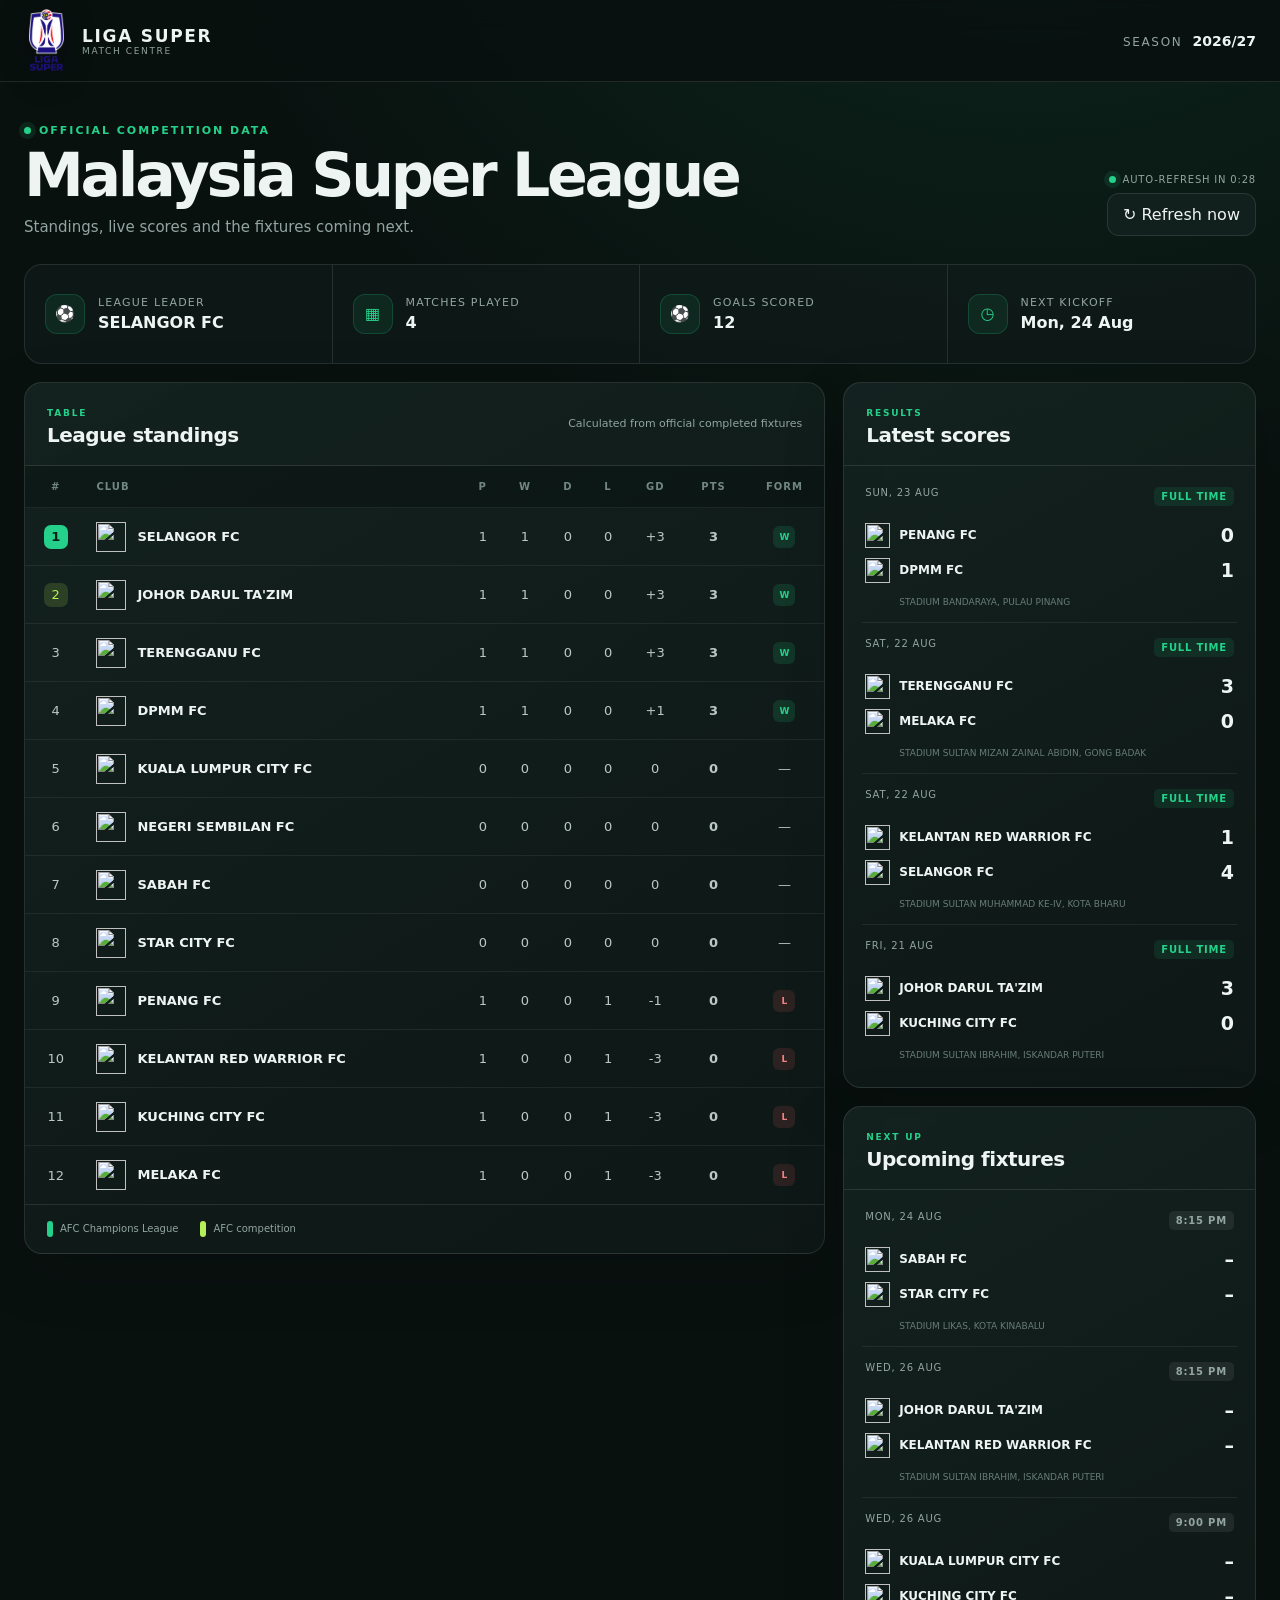
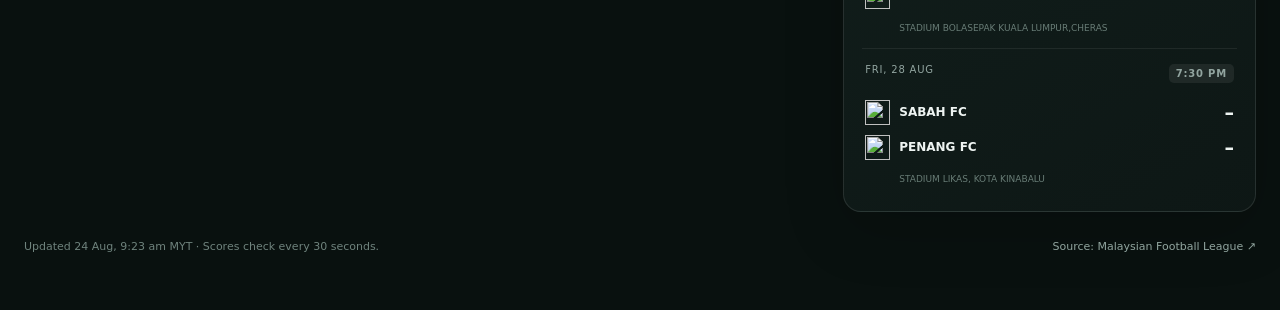
==== site/index.html @ 7e23a990 ":bricks:Initial commit" ====
<!doctype html>
<html lang="en">
<head>
  <meta charset="utf-8">
  <meta name="viewport" content="width=device-width,initial-scale=1">
  <meta name="theme-color" content="#09110f">
  <meta name="description" content="Latest Malaysia Super League standings, live scores, results and fixtures from the official MFL competition feed.">
  <meta property="og:title" content="Malaysia Super League Match Centre">
  <meta property="og:description" content="Live standings, scores, results and upcoming fixtures.">
  <meta property="og:image" content="./og.png">
  <title>Malaysia Super League Match Centre</title>
  <link rel="icon" href="./favicon.svg" type="image/svg+xml">
  <link rel="stylesheet" href="./styles.css">
</head>
<body>
  <header class="topbar">
    <div class="brand"><img src="./msl-logo.png" alt="Liga Super official logo"><span><b>LIGA SUPER</b><small>Match Centre</small></span></div>
    <div class="season"><span>Season</span><strong id="season">2026/27</strong></div>
  </header>
  <main class="dashboard">
    <section class="intro">
      <div><p class="eyebrow"><i></i>Official competition data</p><h1>Malaysia Super League</h1><p>Standings, live scores and the fixtures coming next.</p></div>
      <div class="refresh-control"><span id="refresh-status" class="auto-status"><i></i>Loading official data…</span><button id="refresh" type="button" aria-label="Refresh data now">↻ <span>Refresh now</span></button></div>
    </section>
    <div id="notice" class="notice" hidden></div>
    <section id="live-board" class="live-board" aria-label="Matches live now" hidden>
      <div class="live-title"><span><i></i>LIVE NOW</span><p>Scores check every 30 seconds · Clock re-syncs every five minutes</p></div>
      <div id="live-grid" class="live-grid"></div>
    </section>
    <section id="metrics" class="metrics" aria-label="League summary"></section>
    <section class="content-grid">
      <article class="panel standings-panel">
        <div class="panel-heading"><div><span>TABLE</span><h2>League standings</h2></div><p>Calculated from official completed fixtures</p></div>
        <div class="table-scroll"><table><thead><tr><th>#</th><th class="team-column">Club</th><th>P</th><th>W</th><th>D</th><th>L</th><th>GD</th><th>Pts</th><th class="form-column">Form</th></tr></thead><tbody id="standings"></tbody></table></div>
        <div class="legend"><span><i class="champion"></i>AFC Champions League</span><span><i class="afc"></i>AFC competition</span></div>
      </article>
      <aside class="matches-column">
        <section class="panel"><div class="panel-heading"><div><span>RESULTS</span><h2>Latest scores</h2></div></div><div id="results" class="match-list"></div></section>
        <section class="panel"><div class="panel-heading"><div><span>NEXT UP</span><h2>Upcoming fixtures</h2></div></div><div id="fixtures" class="match-list"></div></section>
      </aside>
    </section>
    <footer><p id="updated">Loading latest update…</p><a href="https://www.malaysianfootballleague.com/Home/Sport" target="_blank" rel="noreferrer">Source: Malaysian Football League ↗</a></footer>
  </main>
  <noscript><div class="noscript">JavaScript is required to load the latest competition data.</div></noscript>
  <script src="./app.js" defer></script>
</body>
</html>
---- site/styles.css ----
:root{--ink:#eef4f2;--muted:#92a5a0;--line:rgba(255,255,255,.1);--green:#25d18a;--lime:#b5ef57;--red:#f06363}*{box-sizing:border-box}html{background:#09110f}body{margin:0;color:var(--ink);background:radial-gradient(circle at 80% -20%,rgba(37,209,138,.14),transparent 36%),#09110f;font-family:Inter,ui-sans-serif,system-ui,-apple-system,BlinkMacSystemFont,"Segoe UI",sans-serif}button,a{font:inherit}.topbar{height:82px;padding:0 max(24px,calc((100vw - 1380px)/2));display:flex;align-items:center;justify-content:space-between;border-bottom:1px solid var(--line);background:rgba(9,17,15,.88);backdrop-filter:blur(14px);position:sticky;top:0;z-index:10}.brand{display:flex;gap:13px;align-items:center}.brand>img{width:45px;height:64px;object-fit:contain;filter:drop-shadow(0 6px 15px rgba(0,0,0,.28))}.brand>span{display:grid}.brand b{font-size:17px;letter-spacing:.1em}.brand small{color:var(--muted);font-size:9px;text-transform:uppercase;letter-spacing:.18em}.season{display:flex;align-items:baseline;gap:10px}.season span{color:var(--muted);font-size:12px;text-transform:uppercase;letter-spacing:.14em}.season strong{font-size:14px}.dashboard{width:min(1380px,calc(100% - 48px));margin:auto;padding:42px 0 28px}.intro{display:flex;justify-content:space-between;align-items:end;gap:24px;margin-bottom:28px}.eyebrow{margin:0 0 9px!important;color:var(--green)!important;font-size:11px!important;font-weight:750;letter-spacing:.18em;text-transform:uppercase;display:flex;align-items:center;gap:8px}.eyebrow i,.auto-status i{width:7px;height:7px;border-radius:99px;background:var(--green);box-shadow:0 0 0 5px rgba(37,209,138,.11)}h1{margin:0;font-size:clamp(35px,4.7vw,68px);line-height:.98;letter-spacing:-.055em;font-weight:760}.intro p{margin:13px 0 0;color:var(--muted);font-size:15px}.refresh-control{display:flex;align-items:flex-end;flex-direction:column;gap:8px}.auto-status{display:flex;align-items:center;gap:7px;color:var(--muted);font-size:10px;text-transform:uppercase;letter-spacing:.08em;font-variant-numeric:tabular-nums}.auto-status.is-live{color:#ff8a8a}.auto-status.is-live i{background:var(--red);box-shadow:0 0 0 4px rgba(240,99,99,.12);animation:pulse 1.5s ease-out infinite}button{border:1px solid var(--line);background:#12201d;color:var(--ink);border-radius:12px;padding:11px 15px;cursor:pointer;transition:.2s}button:hover{border-color:rgba(37,209,138,.55);background:#182a26;transform:translateY(-1px)}.notice{padding:12px 15px;margin:-8px 0 20px;border:1px solid rgba(240,167,73,.3);background:rgba(240,167,73,.08);border-radius:12px;color:#f2c98f;font-size:13px}.live-board{margin-bottom:18px;border:1px solid rgba(240,99,99,.26);background:linear-gradient(135deg,rgba(106,24,30,.26),rgba(17,28,26,.94));border-radius:18px;overflow:hidden;box-shadow:0 16px 55px rgba(0,0,0,.2)}.live-title{height:53px;padding:0 20px;display:flex;align-items:center;justify-content:space-between;border-bottom:1px solid rgba(240,99,99,.16)}.live-title>span{display:flex;align-items:center;gap:9px;color:#ff8a8a;font-size:11px;font-weight:900;letter-spacing:.16em}.live-title>span i{width:8px;height:8px;border-radius:50%;background:var(--red);box-shadow:0 0 0 5px rgba(240,99,99,.12);animation:pulse 1.5s ease-out infinite}.live-title p{margin:0;color:#a98686;font-size:10px}.live-grid{display:grid;grid-template-columns:repeat(2,minmax(0,1fr));gap:1px;background:rgba(240,99,99,.12)}.live-card{padding:18px 20px;background:#121e1b}.live-head{display:flex;align-items:center;justify-content:space-between;margin-bottom:17px}.live-badge{display:flex;align-items:center;gap:6px;color:#ff8585;font-size:10px;font-weight:800;text-transform:uppercase;letter-spacing:.12em}.live-badge i{width:5px;height:5px;border-radius:50%;background:var(--red)}.match-clock{min-width:90px;padding:7px 10px;display:grid;justify-items:end;gap:1px;border:1px solid rgba(240,99,99,.2);border-radius:10px;background:rgba(240,99,99,.08);font-variant-numeric:tabular-nums}.match-clock strong{font-size:17px;line-height:1}.match-clock small{color:#ff9b9b;font-size:8px;text-transform:uppercase;letter-spacing:.1em}.live-scoreline{display:grid;grid-template-columns:minmax(0,1fr) auto minmax(0,1fr);align-items:center;gap:15px}.live-scoreline>div{display:flex;align-items:center;gap:9px;min-width:0}.live-scoreline>div:last-child{flex-direction:row-reverse;text-align:right}.live-scoreline b{font-size:12px;white-space:nowrap;overflow:hidden;text-overflow:ellipsis}.live-scoreline>span{display:flex;align-items:center;gap:10px}.live-scoreline>span strong{font-size:31px;line-height:1;font-variant-numeric:tabular-nums}.live-scoreline>span i{color:#697b76;font-style:normal}.live-card>p{margin:15px 0 0;color:#687c76;font-size:9px;text-align:center;white-space:nowrap;overflow:hidden;text-overflow:ellipsis}.metrics{display:grid;grid-template-columns:repeat(4,1fr);border:1px solid var(--line);border-radius:18px;overflow:hidden;background:rgba(17,28,26,.7);margin-bottom:18px}.metrics article{min-height:98px;display:flex;align-items:center;gap:13px;padding:20px;border-right:1px solid var(--line)}.metrics article:last-child{border:0}.metric-icon{width:40px;height:40px;display:grid;place-items:center;color:var(--green);border:1px solid rgba(37,209,138,.2);background:rgba(37,209,138,.08);border-radius:12px}.metrics article>div{display:grid;gap:4px;min-width:0}.metrics small{color:var(--muted);font-size:11px;text-transform:uppercase;letter-spacing:.11em}.metrics strong{font-size:16px;white-space:nowrap;overflow:hidden;text-overflow:ellipsis}.content-grid{display:grid;grid-template-columns:minmax(0,1.65fr) minmax(350px,.85fr);gap:18px;align-items:start}.panel{border:1px solid var(--line);background:linear-gradient(150deg,rgba(20,35,32,.94),rgba(14,24,22,.97));border-radius:18px;overflow:hidden;box-shadow:0 18px 60px rgba(0,0,0,.18)}.panel-heading{min-height:80px;display:flex;align-items:center;justify-content:space-between;gap:20px;padding:18px 22px;border-bottom:1px solid var(--line)}.panel-heading span{color:var(--green);font-size:9px;letter-spacing:.2em;font-weight:800}.panel-heading h2{margin:3px 0 0;font-size:20px;letter-spacing:-.025em}.panel-heading p{margin:0;color:var(--muted);font-size:11px}.table-scroll{overflow:auto}table{width:100%;border-collapse:collapse;font-variant-numeric:tabular-nums}th{height:42px;padding:0 10px;color:#728781;font-size:10px;text-transform:uppercase;letter-spacing:.1em;font-weight:700;text-align:center;background:rgba(5,12,10,.35)}td{height:58px;padding:0 10px;border-top:1px solid rgba(255,255,255,.065);color:#bac7c3;font-size:13px;text-align:center}.team-column,.team-cell{text-align:left}.team-cell{color:var(--ink);font-weight:640;min-width:220px}.club-mark{width:30px;height:30px;object-fit:contain;display:inline-grid;place-items:center;margin-right:11px;vertical-align:middle}.club-fallback{border-radius:9px;background:#20352f;color:var(--green);font-size:9px;font-weight:850;text-align:center;line-height:30px}.rank{width:24px;height:24px;display:inline-grid;place-items:center;border-radius:7px}.rank-1{background:var(--green);color:#072017;font-weight:900}.rank-2{background:rgba(181,239,87,.16);color:var(--lime)}.form{width:22px;height:22px;margin:0 2px;display:inline-grid;place-items:center;border-radius:6px;font-size:9px;font-weight:850}.form-w{background:rgba(37,209,138,.14);color:var(--green)}.form-d{background:rgba(255,255,255,.09);color:#bbc8c4}.form-l{background:rgba(240,99,99,.13);color:#f28282}.legend{padding:16px 22px;border-top:1px solid var(--line);display:flex;gap:22px;color:var(--muted);font-size:10px}.legend span{display:flex;align-items:center;gap:7px}.legend i{width:6px;height:16px;border-radius:5px;background:var(--green)}.legend .afc{background:var(--lime)}.matches-column{display:grid;gap:18px}.match-list{padding:6px 18px 12px}.match-card{padding:15px 3px;border-bottom:1px solid rgba(255,255,255,.07)}.match-card:last-child{border:0}.match-meta{display:flex;justify-content:space-between;margin-bottom:12px;color:var(--muted);font-size:10px;text-transform:uppercase;letter-spacing:.08em}.status{padding:4px 7px;border-radius:5px;background:rgba(255,255,255,.07);font-weight:750}.status-complete{color:var(--green);background:rgba(37,209,138,.1)}.status-postponed{color:#f1b061;background:rgba(241,176,97,.1)}.status-live{color:#fff;background:var(--red)}.match-team{display:flex;align-items:center;justify-content:space-between;gap:10px;min-height:35px}.match-team>span{display:flex;align-items:center;font-size:12px;font-weight:650;min-width:0}.match-team .club-mark{width:25px;height:25px;margin-right:9px}.match-team strong{font-size:19px;font-variant-numeric:tabular-nums}.venue{margin:9px 0 0 34px;color:#687c76;font-size:9px;white-space:nowrap;overflow:hidden;text-overflow:ellipsis}footer{min-height:70px;display:flex;align-items:center;justify-content:space-between;gap:16px;color:#6f837d;font-size:11px}footer a{color:#91a59f;text-decoration:none}.noscript{padding:20px;color:white;background:#8f3030}@keyframes pulse{0%{box-shadow:0 0 0 0 rgba(240,99,99,.35)}70%{box-shadow:0 0 0 8px rgba(240,99,99,0)}100%{box-shadow:0 0 0 0 rgba(240,99,99,0)}}@media(max-width:980px){.metrics{grid-template-columns:repeat(2,1fr)}.metrics article:nth-child(2){border-right:0}.content-grid{grid-template-columns:1fr}.matches-column{grid-template-columns:repeat(2,1fr)}}@media(max-width:680px){.topbar{height:72px;padding:0 17px}.brand>img{width:38px;height:55px}.brand b{font-size:14px}.dashboard{width:calc(100% - 28px);padding-top:28px}.intro{align-items:start}.refresh-control{align-items:flex-end}.auto-status{font-size:8px}button{width:42px;height:42px;padding:0;font-size:20px}button span{display:none}.metrics article{padding:15px;min-height:84px}.metrics strong{font-size:13px}.metric-icon{display:none}.matches-column{grid-template-columns:1fr}.panel-heading{padding:16px 17px}.panel-heading p,.form-column,.form-cell{display:none}.team-cell{min-width:175px}.legend{padding:14px 17px;flex-wrap:wrap}.season span{display:none}footer{align-items:flex-start;flex-direction:column;padding:20px 2px}.live-grid{grid-template-columns:1fr}.live-title{padding:0 15px}.live-title p{font-size:8px;max-width:195px;text-align:right}.live-card{padding:16px 15px}.live-scoreline{gap:8px}.live-scoreline>span{gap:7px}.live-scoreline>span strong{font-size:26px}.live-scoreline b{font-size:10px}.club-mark{margin-right:8px}}@media(max-width:420px){h1{font-size:39px}.metrics{grid-template-columns:1fr 1fr}.team-cell{min-width:155px}th,td{padding:0 8px}.panel{border-radius:15px}}
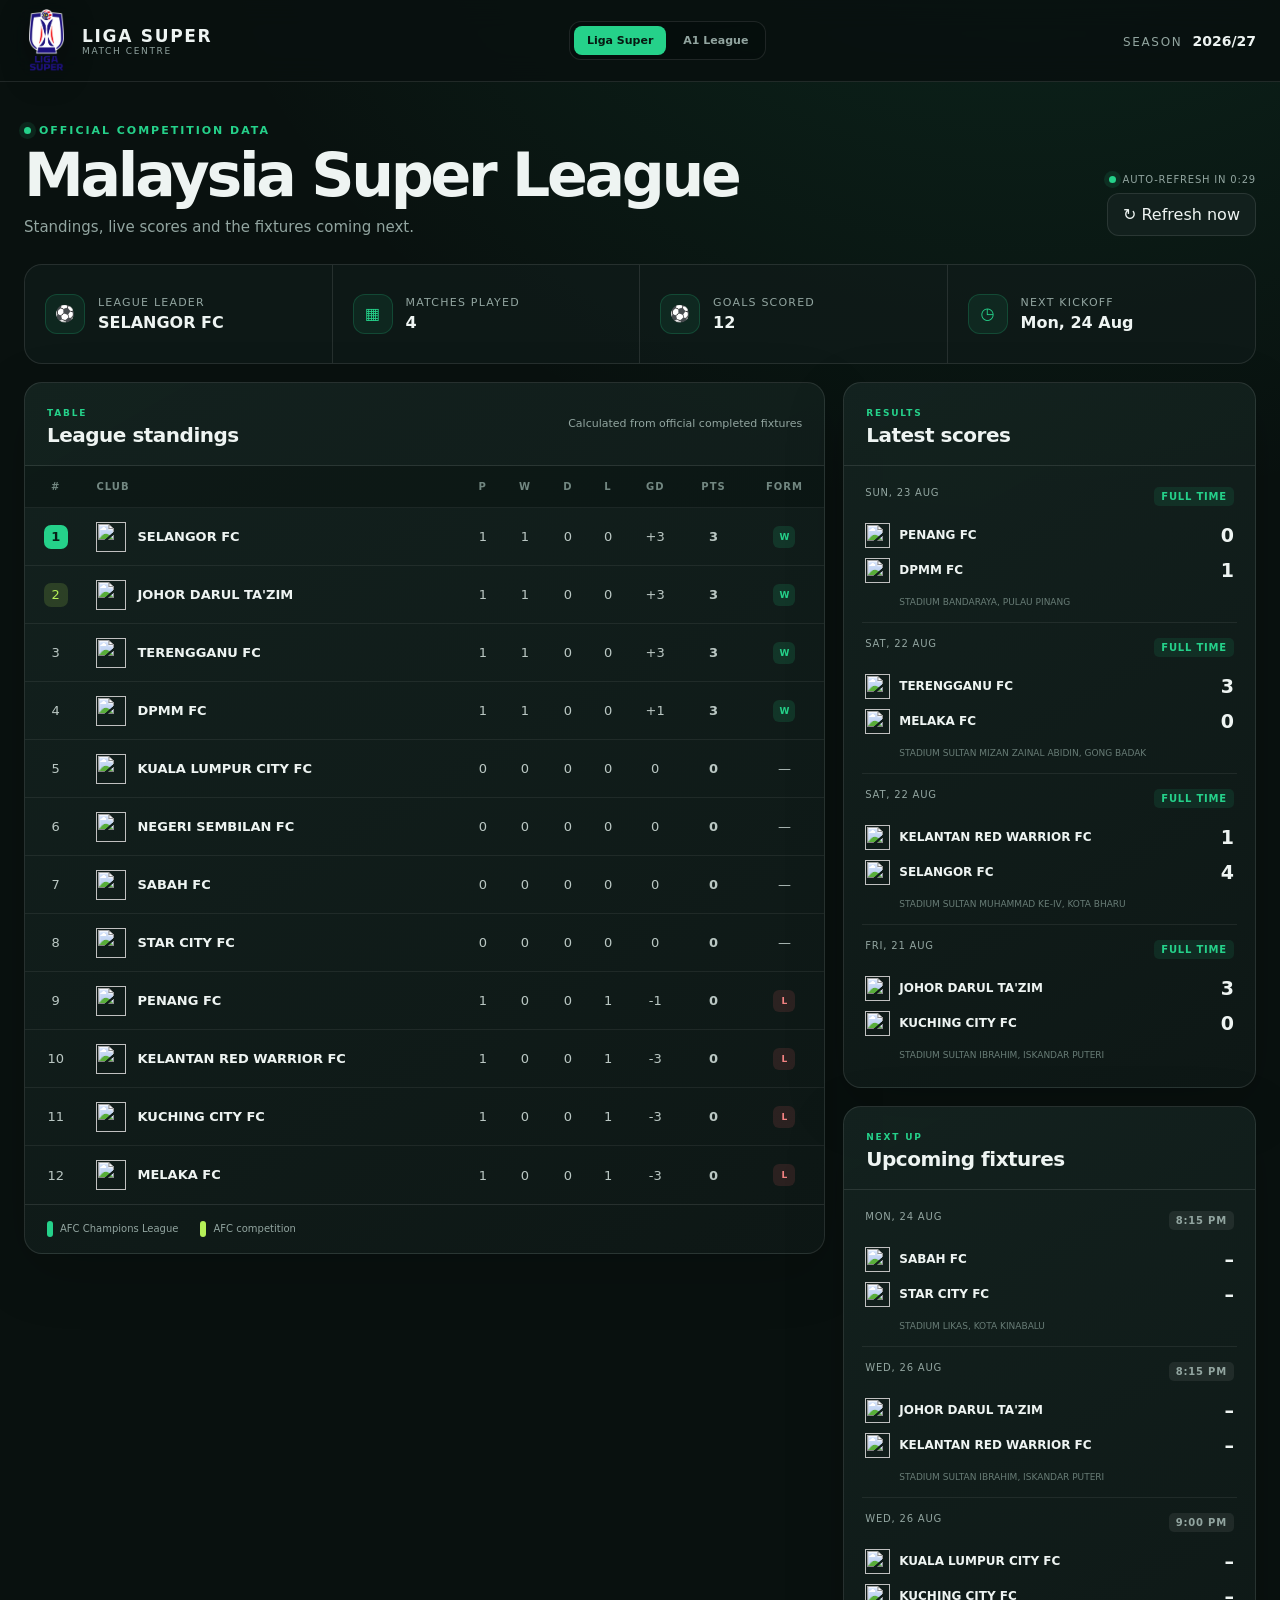
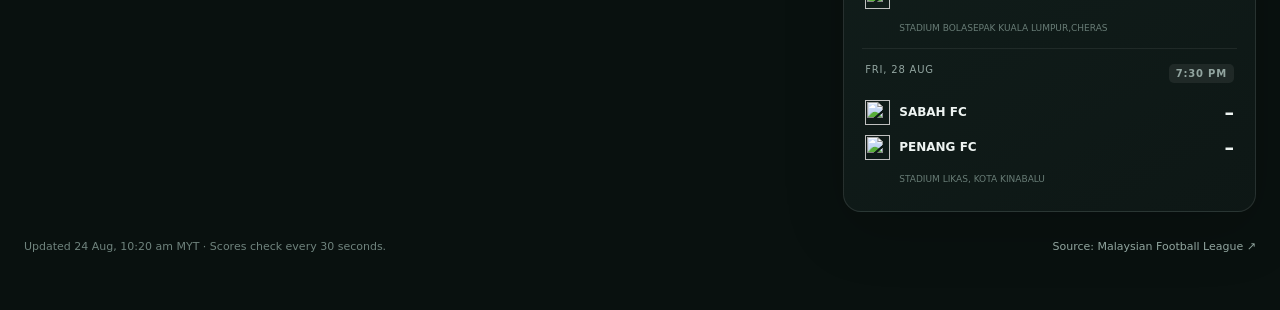
==== commit e1b0ae5d: ":bricks:Adding A1 League" ====
--- a/site/index.html
+++ b/site/index.html
@@ -1,5 +1,5 @@
 <!doctype html>
-<html lang="en">
+<html lang="en" data-competition="msl">
 <head>
   <meta charset="utf-8">
   <meta name="viewport" content="width=device-width,initial-scale=1">
@@ -15,6 +15,10 @@
 <body>
   <header class="topbar">
     <div class="brand"><img src="./msl-logo.png" alt="Liga Super official logo"><span><b>LIGA SUPER</b><small>Match Centre</small></span></div>
+    <nav class="league-nav" aria-label="Competition">
+      <a class="active" href="./" aria-current="page">Liga Super</a>
+      <a href="./a1/">A1 League</a>
+    </nav>
     <div class="season"><span>Season</span><strong id="season">2026/27</strong></div>
   </header>
   <main class="dashboard">
@@ -31,15 +35,16 @@
     <section class="content-grid">
       <article class="panel standings-panel">
         <div class="panel-heading"><div><span>TABLE</span><h2>League standings</h2></div><p>Calculated from official completed fixtures</p></div>
-        <div class="table-scroll"><table><thead><tr><th>#</th><th class="team-column">Club</th><th>P</th><th>W</th><th>D</th><th>L</th><th>GD</th><th>Pts</th><th class="form-column">Form</th></tr></thead><tbody id="standings"></tbody></table></div>
-        <div class="legend"><span><i class="champion"></i>AFC Champions League</span><span><i class="afc"></i>AFC competition</span></div>
+        <div id="official-standings" class="official-standings" hidden><a id="official-standings-link" href="#" target="_blank" rel="noreferrer"><img id="official-standings-image" src="" alt="Official league standings"></a><p>Official table published by the competition organiser.</p></div>
+        <div id="standings-table" class="table-scroll"><table><thead><tr><th>#</th><th class="team-column">Club</th><th>P</th><th>W</th><th>D</th><th>L</th><th>GD</th><th>Pts</th><th class="form-column">Form</th></tr></thead><tbody id="standings"></tbody></table></div>
+        <div id="standings-legend" class="legend"><span><i class="champion"></i>AFC Champions League</span><span><i class="afc"></i>AFC competition</span></div>
       </article>
       <aside class="matches-column">
         <section class="panel"><div class="panel-heading"><div><span>RESULTS</span><h2>Latest scores</h2></div></div><div id="results" class="match-list"></div></section>
         <section class="panel"><div class="panel-heading"><div><span>NEXT UP</span><h2>Upcoming fixtures</h2></div></div><div id="fixtures" class="match-list"></div></section>
       </aside>
     </section>
-    <footer><p id="updated">Loading latest update…</p><a href="https://www.malaysianfootballleague.com/Home/Sport" target="_blank" rel="noreferrer">Source: Malaysian Football League ↗</a></footer>
+    <footer><p id="updated">Loading latest update…</p><a id="source-link" href="https://www.malaysianfootballleague.com/Home/Sport" target="_blank" rel="noreferrer">Source: Malaysian Football League ↗</a></footer>
   </main>
   <noscript><div class="noscript">JavaScript is required to load the latest competition data.</div></noscript>
   <script src="./app.js" defer></script>
--- a/site/styles.css
+++ b/site/styles.css
@@ -1 +1 @@
-:root{--ink:#eef4f2;--muted:#92a5a0;--line:rgba(255,255,255,.1);--green:#25d18a;--lime:#b5ef57;--red:#f06363}*{box-sizing:border-box}html{background:#09110f}body{margin:0;color:var(--ink);background:radial-gradient(circle at 80% -20%,rgba(37,209,138,.14),transparent 36%),#09110f;font-family:Inter,ui-sans-serif,system-ui,-apple-system,BlinkMacSystemFont,"Segoe UI",sans-serif}button,a{font:inherit}.topbar{height:82px;padding:0 max(24px,calc((100vw - 1380px)/2));display:flex;align-items:center;justify-content:space-between;border-bottom:1px solid var(--line);background:rgba(9,17,15,.88);backdrop-filter:blur(14px);position:sticky;top:0;z-index:10}.brand{display:flex;gap:13px;align-items:center}.brand>img{width:45px;height:64px;object-fit:contain;filter:drop-shadow(0 6px 15px rgba(0,0,0,.28))}.brand>span{display:grid}.brand b{font-size:17px;letter-spacing:.1em}.brand small{color:var(--muted);font-size:9px;text-transform:uppercase;letter-spacing:.18em}.season{display:flex;align-items:baseline;gap:10px}.season span{color:var(--muted);font-size:12px;text-transform:uppercase;letter-spacing:.14em}.season strong{font-size:14px}.dashboard{width:min(1380px,calc(100% - 48px));margin:auto;padding:42px 0 28px}.intro{display:flex;justify-content:space-between;align-items:end;gap:24px;margin-bottom:28px}.eyebrow{margin:0 0 9px!important;color:var(--green)!important;font-size:11px!important;font-weight:750;letter-spacing:.18em;text-transform:uppercase;display:flex;align-items:center;gap:8px}.eyebrow i,.auto-status i{width:7px;height:7px;border-radius:99px;background:var(--green);box-shadow:0 0 0 5px rgba(37,209,138,.11)}h1{margin:0;font-size:clamp(35px,4.7vw,68px);line-height:.98;letter-spacing:-.055em;font-weight:760}.intro p{margin:13px 0 0;color:var(--muted);font-size:15px}.refresh-control{display:flex;align-items:flex-end;flex-direction:column;gap:8px}.auto-status{display:flex;align-items:center;gap:7px;color:var(--muted);font-size:10px;text-transform:uppercase;letter-spacing:.08em;font-variant-numeric:tabular-nums}.auto-status.is-live{color:#ff8a8a}.auto-status.is-live i{background:var(--red);box-shadow:0 0 0 4px rgba(240,99,99,.12);animation:pulse 1.5s ease-out infinite}button{border:1px solid var(--line);background:#12201d;color:var(--ink);border-radius:12px;padding:11px 15px;cursor:pointer;transition:.2s}button:hover{border-color:rgba(37,209,138,.55);background:#182a26;transform:translateY(-1px)}.notice{padding:12px 15px;margin:-8px 0 20px;border:1px solid rgba(240,167,73,.3);background:rgba(240,167,73,.08);border-radius:12px;color:#f2c98f;font-size:13px}.live-board{margin-bottom:18px;border:1px solid rgba(240,99,99,.26);background:linear-gradient(135deg,rgba(106,24,30,.26),rgba(17,28,26,.94));border-radius:18px;overflow:hidden;box-shadow:0 16px 55px rgba(0,0,0,.2)}.live-title{height:53px;padding:0 20px;display:flex;align-items:center;justify-content:space-between;border-bottom:1px solid rgba(240,99,99,.16)}.live-title>span{display:flex;align-items:center;gap:9px;color:#ff8a8a;font-size:11px;font-weight:900;letter-spacing:.16em}.live-title>span i{width:8px;height:8px;border-radius:50%;background:var(--red);box-shadow:0 0 0 5px rgba(240,99,99,.12);animation:pulse 1.5s ease-out infinite}.live-title p{margin:0;color:#a98686;font-size:10px}.live-grid{display:grid;grid-template-columns:repeat(2,minmax(0,1fr));gap:1px;background:rgba(240,99,99,.12)}.live-card{padding:18px 20px;background:#121e1b}.live-head{display:flex;align-items:center;justify-content:space-between;margin-bottom:17px}.live-badge{display:flex;align-items:center;gap:6px;color:#ff8585;font-size:10px;font-weight:800;text-transform:uppercase;letter-spacing:.12em}.live-badge i{width:5px;height:5px;border-radius:50%;background:var(--red)}.match-clock{min-width:90px;padding:7px 10px;display:grid;justify-items:end;gap:1px;border:1px solid rgba(240,99,99,.2);border-radius:10px;background:rgba(240,99,99,.08);font-variant-numeric:tabular-nums}.match-clock strong{font-size:17px;line-height:1}.match-clock small{color:#ff9b9b;font-size:8px;text-transform:uppercase;letter-spacing:.1em}.live-scoreline{display:grid;grid-template-columns:minmax(0,1fr) auto minmax(0,1fr);align-items:center;gap:15px}.live-scoreline>div{display:flex;align-items:center;gap:9px;min-width:0}.live-scoreline>div:last-child{flex-direction:row-reverse;text-align:right}.live-scoreline b{font-size:12px;white-space:nowrap;overflow:hidden;text-overflow:ellipsis}.live-scoreline>span{display:flex;align-items:center;gap:10px}.live-scoreline>span strong{font-size:31px;line-height:1;font-variant-numeric:tabular-nums}.live-scoreline>span i{color:#697b76;font-style:normal}.live-card>p{margin:15px 0 0;color:#687c76;font-size:9px;text-align:center;white-space:nowrap;overflow:hidden;text-overflow:ellipsis}.metrics{display:grid;grid-template-columns:repeat(4,1fr);border:1px solid var(--line);border-radius:18px;overflow:hidden;background:rgba(17,28,26,.7);margin-bottom:18px}.metrics article{min-height:98px;display:flex;align-items:center;gap:13px;padding:20px;border-right:1px solid var(--line)}.metrics article:last-child{border:0}.metric-icon{width:40px;height:40px;display:grid;place-items:center;color:var(--green);border:1px solid rgba(37,209,138,.2);background:rgba(37,209,138,.08);border-radius:12px}.metrics article>div{display:grid;gap:4px;min-width:0}.metrics small{color:var(--muted);font-size:11px;text-transform:uppercase;letter-spacing:.11em}.metrics strong{font-size:16px;white-space:nowrap;overflow:hidden;text-overflow:ellipsis}.content-grid{display:grid;grid-template-columns:minmax(0,1.65fr) minmax(350px,.85fr);gap:18px;align-items:start}.panel{border:1px solid var(--line);background:linear-gradient(150deg,rgba(20,35,32,.94),rgba(14,24,22,.97));border-radius:18px;overflow:hidden;box-shadow:0 18px 60px rgba(0,0,0,.18)}.panel-heading{min-height:80px;display:flex;align-items:center;justify-content:space-between;gap:20px;padding:18px 22px;border-bottom:1px solid var(--line)}.panel-heading span{color:var(--green);font-size:9px;letter-spacing:.2em;font-weight:800}.panel-heading h2{margin:3px 0 0;font-size:20px;letter-spacing:-.025em}.panel-heading p{margin:0;color:var(--muted);font-size:11px}.table-scroll{overflow:auto}table{width:100%;border-collapse:collapse;font-variant-numeric:tabular-nums}th{height:42px;padding:0 10px;color:#728781;font-size:10px;text-transform:uppercase;letter-spacing:.1em;font-weight:700;text-align:center;background:rgba(5,12,10,.35)}td{height:58px;padding:0 10px;border-top:1px solid rgba(255,255,255,.065);color:#bac7c3;font-size:13px;text-align:center}.team-column,.team-cell{text-align:left}.team-cell{color:var(--ink);font-weight:640;min-width:220px}.club-mark{width:30px;height:30px;object-fit:contain;display:inline-grid;place-items:center;margin-right:11px;vertical-align:middle}.club-fallback{border-radius:9px;background:#20352f;color:var(--green);font-size:9px;font-weight:850;text-align:center;line-height:30px}.rank{width:24px;height:24px;display:inline-grid;place-items:center;border-radius:7px}.rank-1{background:var(--green);color:#072017;font-weight:900}.rank-2{background:rgba(181,239,87,.16);color:var(--lime)}.form{width:22px;height:22px;margin:0 2px;display:inline-grid;place-items:center;border-radius:6px;font-size:9px;font-weight:850}.form-w{background:rgba(37,209,138,.14);color:var(--green)}.form-d{background:rgba(255,255,255,.09);color:#bbc8c4}.form-l{background:rgba(240,99,99,.13);color:#f28282}.legend{padding:16px 22px;border-top:1px solid var(--line);display:flex;gap:22px;color:var(--muted);font-size:10px}.legend span{display:flex;align-items:center;gap:7px}.legend i{width:6px;height:16px;border-radius:5px;background:var(--green)}.legend .afc{background:var(--lime)}.matches-column{display:grid;gap:18px}.match-list{padding:6px 18px 12px}.match-card{padding:15px 3px;border-bottom:1px solid rgba(255,255,255,.07)}.match-card:last-child{border:0}.match-meta{display:flex;justify-content:space-between;margin-bottom:12px;color:var(--muted);font-size:10px;text-transform:uppercase;letter-spacing:.08em}.status{padding:4px 7px;border-radius:5px;background:rgba(255,255,255,.07);font-weight:750}.status-complete{color:var(--green);background:rgba(37,209,138,.1)}.status-postponed{color:#f1b061;background:rgba(241,176,97,.1)}.status-live{color:#fff;background:var(--red)}.match-team{display:flex;align-items:center;justify-content:space-between;gap:10px;min-height:35px}.match-team>span{display:flex;align-items:center;font-size:12px;font-weight:650;min-width:0}.match-team .club-mark{width:25px;height:25px;margin-right:9px}.match-team strong{font-size:19px;font-variant-numeric:tabular-nums}.venue{margin:9px 0 0 34px;color:#687c76;font-size:9px;white-space:nowrap;overflow:hidden;text-overflow:ellipsis}footer{min-height:70px;display:flex;align-items:center;justify-content:space-between;gap:16px;color:#6f837d;font-size:11px}footer a{color:#91a59f;text-decoration:none}.noscript{padding:20px;color:white;background:#8f3030}@keyframes pulse{0%{box-shadow:0 0 0 0 rgba(240,99,99,.35)}70%{box-shadow:0 0 0 8px rgba(240,99,99,0)}100%{box-shadow:0 0 0 0 rgba(240,99,99,0)}}@media(max-width:980px){.metrics{grid-template-columns:repeat(2,1fr)}.metrics article:nth-child(2){border-right:0}.content-grid{grid-template-columns:1fr}.matches-column{grid-template-columns:repeat(2,1fr)}}@media(max-width:680px){.topbar{height:72px;padding:0 17px}.brand>img{width:38px;height:55px}.brand b{font-size:14px}.dashboard{width:calc(100% - 28px);padding-top:28px}.intro{align-items:start}.refresh-control{align-items:flex-end}.auto-status{font-size:8px}button{width:42px;height:42px;padding:0;font-size:20px}button span{display:none}.metrics article{padding:15px;min-height:84px}.metrics strong{font-size:13px}.metric-icon{display:none}.matches-column{grid-template-columns:1fr}.panel-heading{padding:16px 17px}.panel-heading p,.form-column,.form-cell{display:none}.team-cell{min-width:175px}.legend{padding:14px 17px;flex-wrap:wrap}.season span{display:none}footer{align-items:flex-start;flex-direction:column;padding:20px 2px}.live-grid{grid-template-columns:1fr}.live-title{padding:0 15px}.live-title p{font-size:8px;max-width:195px;text-align:right}.live-card{padding:16px 15px}.live-scoreline{gap:8px}.live-scoreline>span{gap:7px}.live-scoreline>span strong{font-size:26px}.live-scoreline b{font-size:10px}.club-mark{margin-right:8px}}@media(max-width:420px){h1{font-size:39px}.metrics{grid-template-columns:1fr 1fr}.team-cell{min-width:155px}th,td{padding:0 8px}.panel{border-radius:15px}}
+:root{--ink:#eef4f2;--muted:#92a5a0;--line:rgba(255,255,255,.1);--green:#25d18a;--lime:#b5ef57;--red:#f06363}*{box-sizing:border-box}html{background:#09110f}body{margin:0;color:var(--ink);background:radial-gradient(circle at 80% -20%,rgba(37,209,138,.14),transparent 36%),#09110f;font-family:Inter,ui-sans-serif,system-ui,-apple-system,BlinkMacSystemFont,"Segoe UI",sans-serif}button,a{font:inherit}.topbar{height:82px;padding:0 max(24px,calc((100vw - 1380px)/2));display:flex;align-items:center;justify-content:space-between;gap:24px;border-bottom:1px solid var(--line);background:rgba(9,17,15,.88);backdrop-filter:blur(14px);position:sticky;top:0;z-index:10}.brand{display:flex;gap:13px;align-items:center}.brand>img{width:45px;height:64px;object-fit:contain;filter:drop-shadow(0 6px 15px rgba(0,0,0,.28))}.brand>span{display:grid}.brand b{font-size:17px;letter-spacing:.1em}.brand small{color:var(--muted);font-size:9px;text-transform:uppercase;letter-spacing:.18em}.league-nav{display:flex;align-items:center;gap:4px;padding:4px;border:1px solid var(--line);border-radius:12px;background:rgba(5,12,10,.45)}.league-nav a{padding:8px 13px;border-radius:8px;color:var(--muted);font-size:11px;font-weight:750;text-decoration:none;white-space:nowrap}.league-nav a:hover{color:var(--ink)}.league-nav a.active{color:#071811;background:var(--green)}.season{display:flex;align-items:baseline;gap:10px}.season span{color:var(--muted);font-size:12px;text-transform:uppercase;letter-spacing:.14em}.season strong{font-size:14px}.dashboard{width:min(1380px,calc(100% - 48px));margin:auto;padding:42px 0 28px}.intro{display:flex;justify-content:space-between;align-items:end;gap:24px;margin-bottom:28px}.eyebrow{margin:0 0 9px!important;color:var(--green)!important;font-size:11px!important;font-weight:750;letter-spacing:.18em;text-transform:uppercase;display:flex;align-items:center;gap:8px}.eyebrow i,.auto-status i{width:7px;height:7px;border-radius:99px;background:var(--green);box-shadow:0 0 0 5px rgba(37,209,138,.11)}h1{margin:0;font-size:clamp(35px,4.7vw,68px);line-height:.98;letter-spacing:-.055em;font-weight:760}.intro p{margin:13px 0 0;color:var(--muted);font-size:15px}.refresh-control{display:flex;align-items:flex-end;flex-direction:column;gap:8px}.auto-status{display:flex;align-items:center;gap:7px;color:var(--muted);font-size:10px;text-transform:uppercase;letter-spacing:.08em;font-variant-numeric:tabular-nums}.auto-status.is-live{color:#ff8a8a}.auto-status.is-live i{background:var(--red);box-shadow:0 0 0 4px rgba(240,99,99,.12);animation:pulse 1.5s ease-out infinite}button{border:1px solid var(--line);background:#12201d;color:var(--ink);border-radius:12px;padding:11px 15px;cursor:pointer;transition:.2s}button:hover{border-color:rgba(37,209,138,.55);background:#182a26;transform:translateY(-1px)}.notice{padding:12px 15px;margin:-8px 0 20px;border:1px solid rgba(240,167,73,.3);background:rgba(240,167,73,.08);border-radius:12px;color:#f2c98f;font-size:13px}.live-board{margin-bottom:18px;border:1px solid rgba(240,99,99,.26);background:linear-gradient(135deg,rgba(106,24,30,.26),rgba(17,28,26,.94));border-radius:18px;overflow:hidden;box-shadow:0 16px 55px rgba(0,0,0,.2)}.live-title{height:53px;padding:0 20px;display:flex;align-items:center;justify-content:space-between;border-bottom:1px solid rgba(240,99,99,.16)}.live-title>span{display:flex;align-items:center;gap:9px;color:#ff8a8a;font-size:11px;font-weight:900;letter-spacing:.16em}.live-title>span i{width:8px;height:8px;border-radius:50%;background:var(--red);box-shadow:0 0 0 5px rgba(240,99,99,.12);animation:pulse 1.5s ease-out infinite}.live-title p{margin:0;color:#a98686;font-size:10px}.live-grid{display:grid;grid-template-columns:repeat(2,minmax(0,1fr));gap:1px;background:rgba(240,99,99,.12)}.live-card{padding:18px 20px;background:#121e1b}.live-head{display:flex;align-items:center;justify-content:space-between;margin-bottom:17px}.live-badge{display:flex;align-items:center;gap:6px;color:#ff8585;font-size:10px;font-weight:800;text-transform:uppercase;letter-spacing:.12em}.live-badge i{width:5px;height:5px;border-radius:50%;background:var(--red)}.match-clock{min-width:90px;padding:7px 10px;display:grid;justify-items:end;gap:1px;border:1px solid rgba(240,99,99,.2);border-radius:10px;background:rgba(240,99,99,.08);font-variant-numeric:tabular-nums}.match-clock strong{font-size:17px;line-height:1}.match-clock small{color:#ff9b9b;font-size:8px;text-transform:uppercase;letter-spacing:.1em}.live-scoreline{display:grid;grid-template-columns:minmax(0,1fr) auto minmax(0,1fr);align-items:center;gap:15px}.live-scoreline>div{display:flex;align-items:center;gap:9px;min-width:0}.live-scoreline>div:last-child{flex-direction:row-reverse;text-align:right}.live-scoreline b{font-size:12px;white-space:nowrap;overflow:hidden;text-overflow:ellipsis}.live-scoreline>span{display:flex;align-items:center;gap:10px}.live-scoreline>span strong{font-size:31px;line-height:1;font-variant-numeric:tabular-nums}.live-scoreline>span i{color:#697b76;font-style:normal}.live-card>p{margin:15px 0 0;color:#687c76;font-size:9px;text-align:center;white-space:nowrap;overflow:hidden;text-overflow:ellipsis}.metrics{display:grid;grid-template-columns:repeat(4,1fr);border:1px solid var(--line);border-radius:18px;overflow:hidden;background:rgba(17,28,26,.7);margin-bottom:18px}.metrics article{min-height:98px;display:flex;align-items:center;gap:13px;padding:20px;border-right:1px solid var(--line)}.metrics article:last-child{border:0}.metric-icon{width:40px;height:40px;display:grid;place-items:center;color:var(--green);border:1px solid rgba(37,209,138,.2);background:rgba(37,209,138,.08);border-radius:12px}.metrics article>div{display:grid;gap:4px;min-width:0}.metrics small{color:var(--muted);font-size:11px;text-transform:uppercase;letter-spacing:.11em}.metrics strong{font-size:16px;white-space:nowrap;overflow:hidden;text-overflow:ellipsis}.content-grid{display:grid;grid-template-columns:minmax(0,1.65fr) minmax(350px,.85fr);gap:18px;align-items:start}.panel{border:1px solid var(--line);background:linear-gradient(150deg,rgba(20,35,32,.94),rgba(14,24,22,.97));border-radius:18px;overflow:hidden;box-shadow:0 18px 60px rgba(0,0,0,.18)}.panel-heading{min-height:80px;display:flex;align-items:center;justify-content:space-between;gap:20px;padding:18px 22px;border-bottom:1px solid var(--line)}.panel-heading span{color:var(--green);font-size:9px;letter-spacing:.2em;font-weight:800}.panel-heading h2{margin:3px 0 0;font-size:20px;letter-spacing:-.025em}.panel-heading p{margin:0;color:var(--muted);font-size:11px}.official-standings{padding:20px 20px 16px;text-align:center}.official-standings a{display:block;max-width:640px;margin:auto;border-radius:13px;overflow:hidden;background:#fff}.official-standings img{display:block;width:100%;height:auto}.official-standings p{margin:11px 0 0;color:var(--muted);font-size:10px}.table-scroll{overflow:auto}table{width:100%;border-collapse:collapse;font-variant-numeric:tabular-nums}th{height:42px;padding:0 10px;color:#728781;font-size:10px;text-transform:uppercase;letter-spacing:.1em;font-weight:700;text-align:center;background:rgba(5,12,10,.35)}td{height:58px;padding:0 10px;border-top:1px solid rgba(255,255,255,.065);color:#bac7c3;font-size:13px;text-align:center}.team-column,.team-cell{text-align:left}.team-cell{color:var(--ink);font-weight:640;min-width:220px}.club-mark{width:30px;height:30px;object-fit:contain;display:inline-grid;place-items:center;margin-right:11px;vertical-align:middle}.club-fallback{border-radius:9px;background:#20352f;color:var(--green);font-size:9px;font-weight:850;text-align:center;line-height:30px}.rank{width:24px;height:24px;display:inline-grid;place-items:center;border-radius:7px}.rank-1{background:var(--green);color:#072017;font-weight:900}.rank-2{background:rgba(181,239,87,.16);color:var(--lime)}.form{width:22px;height:22px;margin:0 2px;display:inline-grid;place-items:center;border-radius:6px;font-size:9px;font-weight:850}.form-w{background:rgba(37,209,138,.14);color:var(--green)}.form-d{background:rgba(255,255,255,.09);color:#bbc8c4}.form-l{background:rgba(240,99,99,.13);color:#f28282}.legend{padding:16px 22px;border-top:1px solid var(--line);display:flex;gap:22px;color:var(--muted);font-size:10px}.legend span{display:flex;align-items:center;gap:7px}.legend i{width:6px;height:16px;border-radius:5px;background:var(--green)}.legend .afc{background:var(--lime)}.matches-column{display:grid;gap:18px}.match-list{padding:6px 18px 12px}.match-card{padding:15px 3px;border-bottom:1px solid rgba(255,255,255,.07)}.match-card:last-child{border:0}.match-meta{display:flex;justify-content:space-between;margin-bottom:12px;color:var(--muted);font-size:10px;text-transform:uppercase;letter-spacing:.08em}.status{padding:4px 7px;border-radius:5px;background:rgba(255,255,255,.07);font-weight:750}.status-complete{color:var(--green);background:rgba(37,209,138,.1)}.status-postponed{color:#f1b061;background:rgba(241,176,97,.1)}.status-live{color:#fff;background:var(--red)}.match-team{display:flex;align-items:center;justify-content:space-between;gap:10px;min-height:35px}.match-team>span{display:flex;align-items:center;font-size:12px;font-weight:650;min-width:0}.match-team .club-mark{width:25px;height:25px;margin-right:9px}.match-team strong{font-size:19px;font-variant-numeric:tabular-nums}.venue{margin:9px 0 0 34px;color:#687c76;font-size:9px;white-space:nowrap;overflow:hidden;text-overflow:ellipsis}footer{min-height:70px;display:flex;align-items:center;justify-content:space-between;gap:16px;color:#6f837d;font-size:11px}footer a{color:#91a59f;text-decoration:none}.noscript{padding:20px;color:white;background:#8f3030}@keyframes pulse{0%{box-shadow:0 0 0 0 rgba(240,99,99,.35)}70%{box-shadow:0 0 0 8px rgba(240,99,99,0)}100%{box-shadow:0 0 0 0 rgba(240,99,99,0)}}@media(max-width:980px){.metrics{grid-template-columns:repeat(2,1fr)}.metrics article:nth-child(2){border-right:0}.content-grid{grid-template-columns:1fr}.matches-column{grid-template-columns:repeat(2,1fr)}}@media(max-width:680px){.topbar{height:auto;min-height:92px;padding:10px 17px;display:grid;grid-template-columns:minmax(0,1fr) auto;gap:8px 14px}.brand>img{width:38px;height:48px}.brand b{font-size:14px}.league-nav{grid-column:1/-1;justify-self:stretch;justify-content:center}.league-nav a{flex:1;text-align:center;padding:7px 10px}.dashboard{width:calc(100% - 28px);padding-top:28px}.intro{align-items:start}.refresh-control{align-items:flex-end}.auto-status{font-size:8px}button{width:42px;height:42px;padding:0;font-size:20px}button span{display:none}.metrics article{padding:15px;min-height:84px}.metrics strong{font-size:13px}.metric-icon{display:none}.matches-column{grid-template-columns:1fr}.panel-heading{padding:16px 17px}.panel-heading p,.form-column,.form-cell{display:none}.team-cell{min-width:175px}.legend{padding:14px 17px;flex-wrap:wrap}.season span{display:none}footer{align-items:flex-start;flex-direction:column;padding:20px 2px}.live-grid{grid-template-columns:1fr}.live-title{padding:0 15px}.live-title p{font-size:8px;max-width:195px;text-align:right}.live-card{padding:16px 15px}.live-scoreline{gap:8px}.live-scoreline>span{gap:7px}.live-scoreline>span strong{font-size:26px}.live-scoreline b{font-size:10px}.club-mark{margin-right:8px}}@media(max-width:420px){h1{font-size:39px}.metrics{grid-template-columns:1fr 1fr}.team-cell{min-width:155px}th,td{padding:0 8px}.panel{border-radius:15px}}
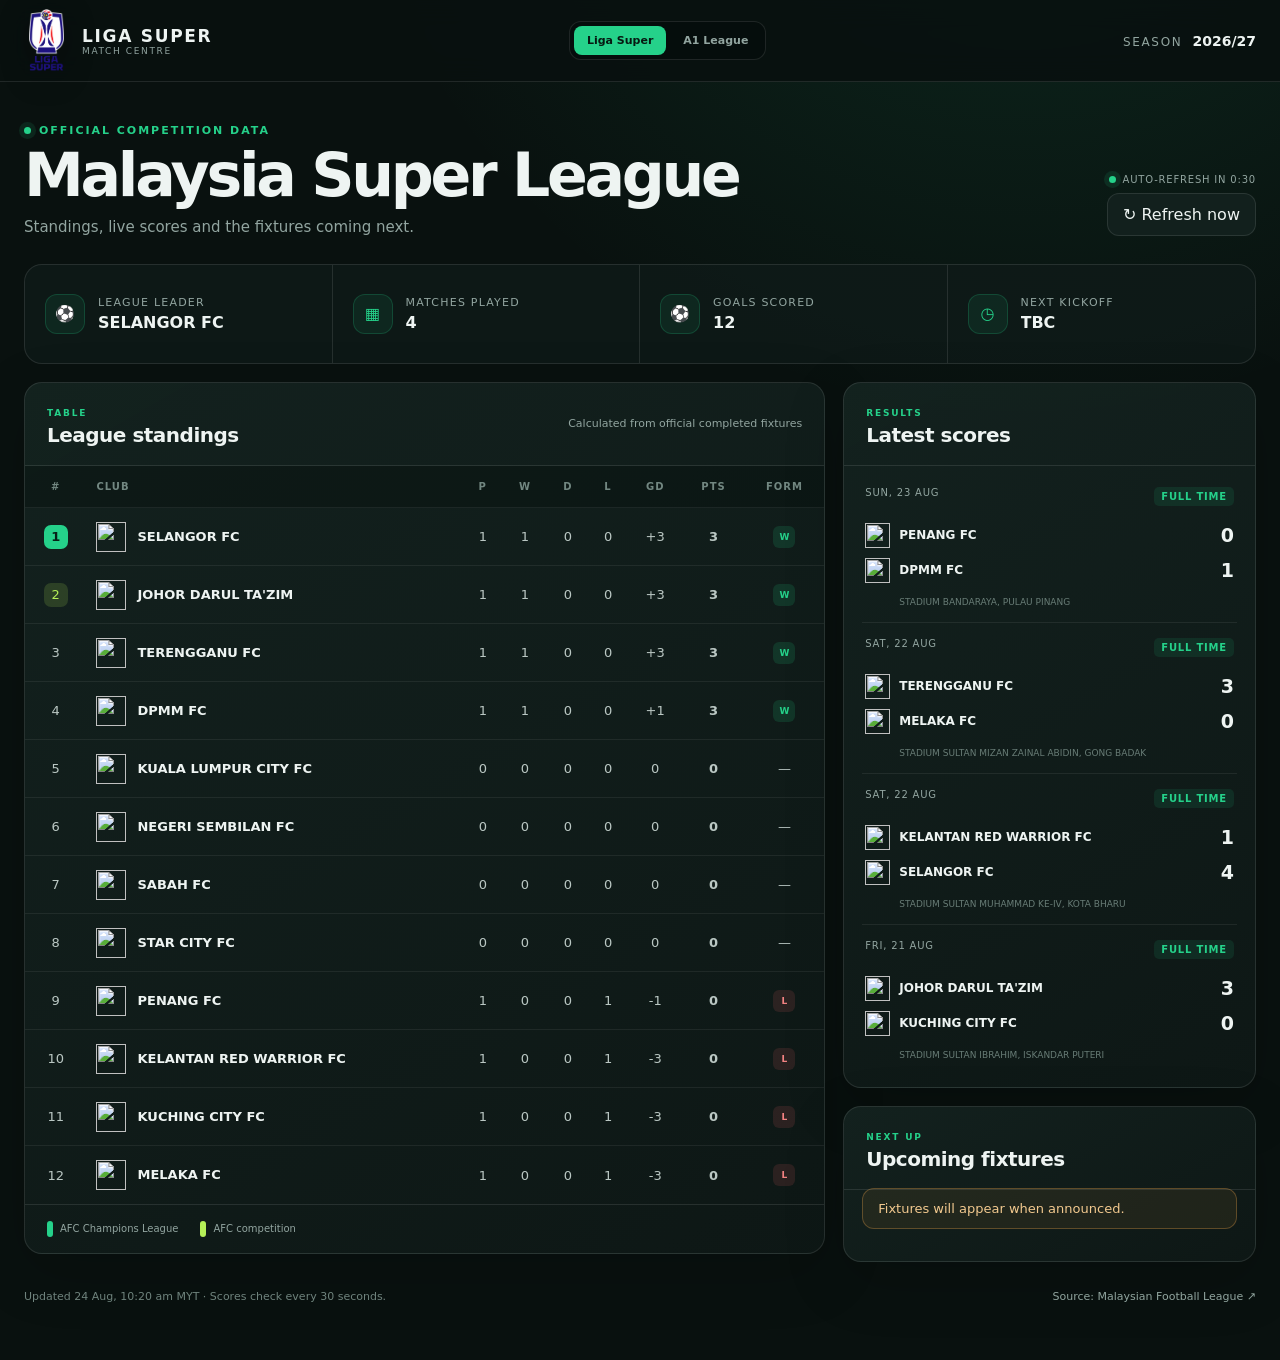
==== commit dc64afd6: ":wrench:Fixing the A1 table that appear as screenshot to proper table" ====
--- a/site/index.html
+++ b/site/index.html
@@ -35,7 +35,6 @@
     <section class="content-grid">
       <article class="panel standings-panel">
         <div class="panel-heading"><div><span>TABLE</span><h2>League standings</h2></div><p>Calculated from official completed fixtures</p></div>
-        <div id="official-standings" class="official-standings" hidden><a id="official-standings-link" href="#" target="_blank" rel="noreferrer"><img id="official-standings-image" src="" alt="Official league standings"></a><p>Official table published by the competition organiser.</p></div>
         <div id="standings-table" class="table-scroll"><table><thead><tr><th>#</th><th class="team-column">Club</th><th>P</th><th>W</th><th>D</th><th>L</th><th>GD</th><th>Pts</th><th class="form-column">Form</th></tr></thead><tbody id="standings"></tbody></table></div>
         <div id="standings-legend" class="legend"><span><i class="champion"></i>AFC Champions League</span><span><i class="afc"></i>AFC competition</span></div>
       </article>
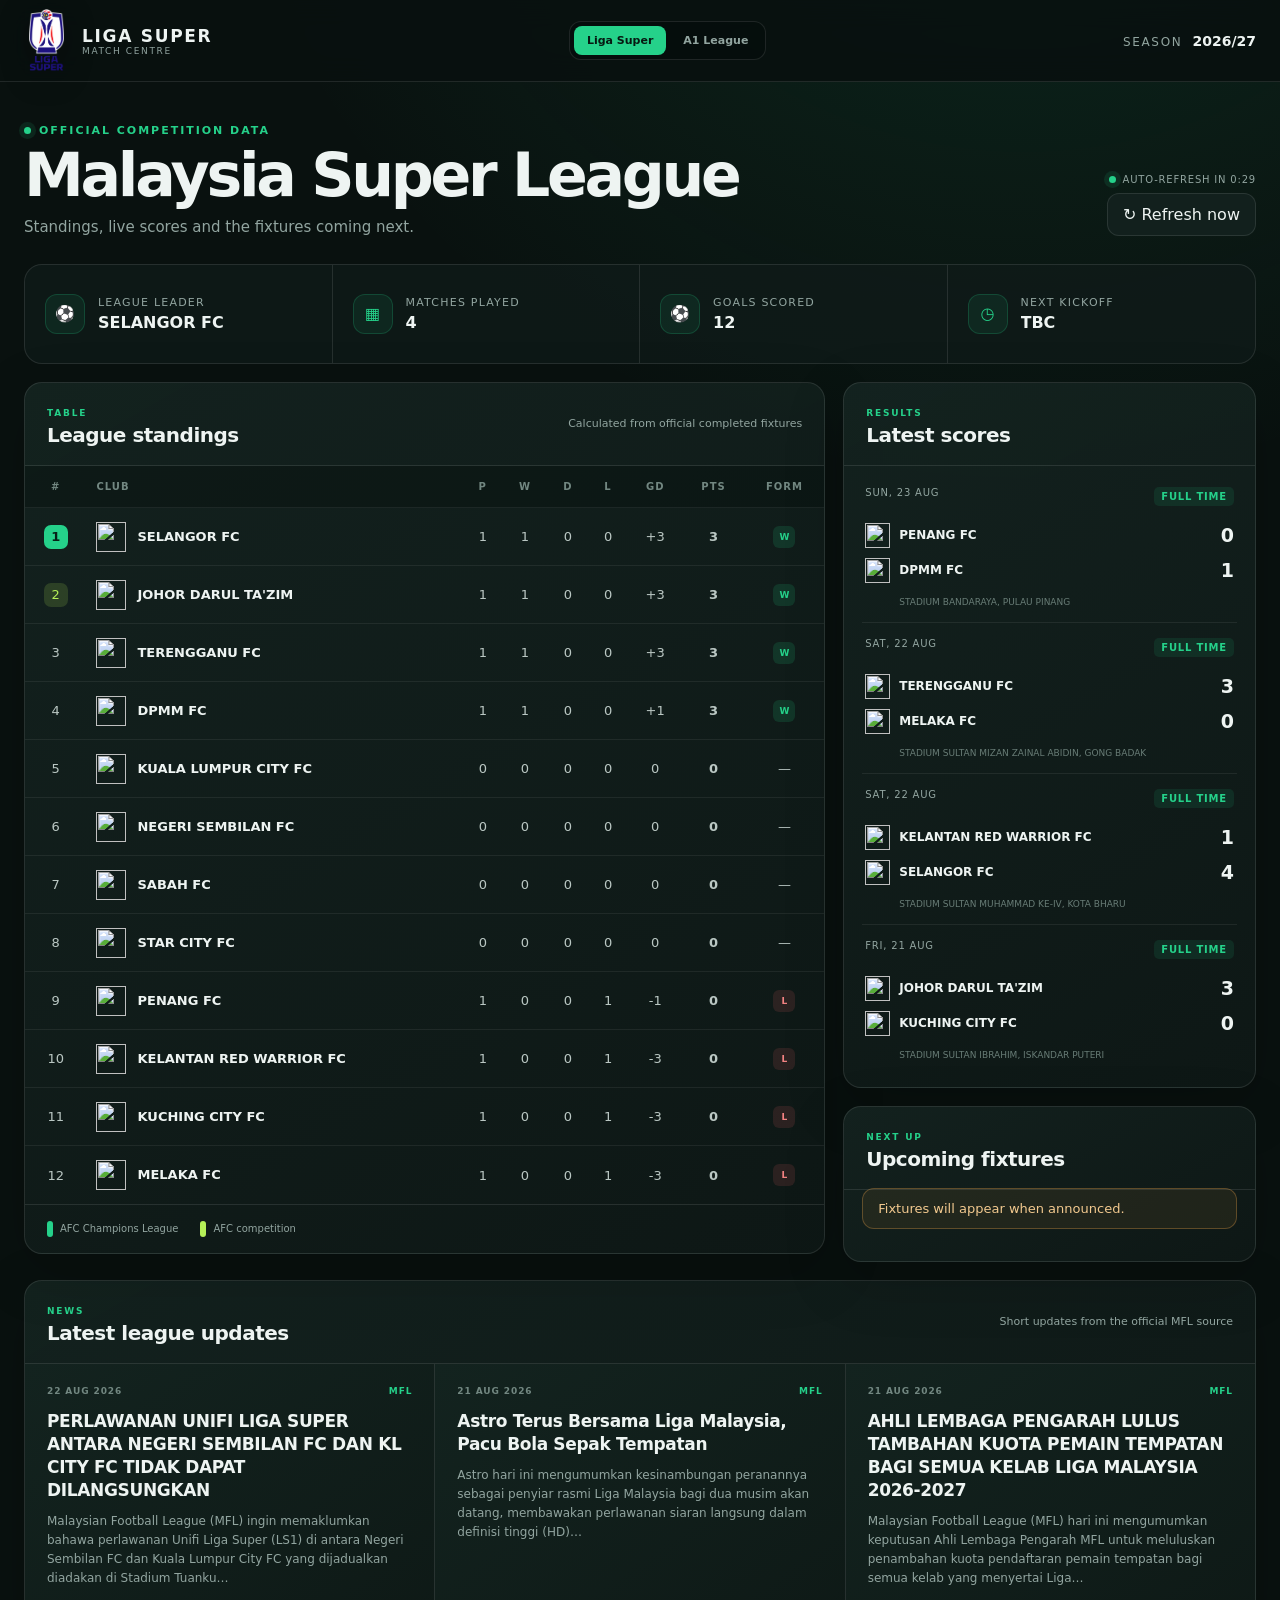
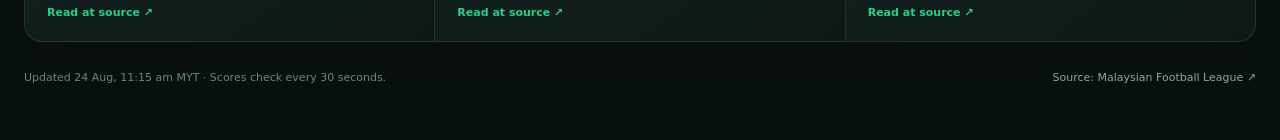
==== commit 2d705b09: ":bricks:Adding latest news from MFL & AFL" ====
--- a/site/index.html
+++ b/site/index.html
@@ -4,9 +4,9 @@
   <meta charset="utf-8">
   <meta name="viewport" content="width=device-width,initial-scale=1">
   <meta name="theme-color" content="#09110f">
-  <meta name="description" content="Latest Malaysia Super League standings, live scores, results and fixtures from the official MFL competition feed.">
+  <meta name="description" content="Latest Malaysia Super League standings, live scores, results, fixtures and official league news updates.">
   <meta property="og:title" content="Malaysia Super League Match Centre">
-  <meta property="og:description" content="Live standings, scores, results and upcoming fixtures.">
+  <meta property="og:description" content="Live standings, scores, results, upcoming fixtures and official league updates.">
   <meta property="og:image" content="./og.png">
   <title>Malaysia Super League Match Centre</title>
   <link rel="icon" href="./favicon.svg" type="image/svg+xml">
@@ -43,6 +43,10 @@
         <section class="panel"><div class="panel-heading"><div><span>NEXT UP</span><h2>Upcoming fixtures</h2></div></div><div id="fixtures" class="match-list"></div></section>
       </aside>
     </section>
+    <section class="panel news-panel" aria-labelledby="news-heading">
+      <div class="panel-heading"><div><span>NEWS</span><h2 id="news-heading">Latest league updates</h2></div><p>Short updates from the official MFL source</p></div>
+      <div id="news" class="news-grid"></div>
+    </section>
     <footer><p id="updated">Loading latest update…</p><a id="source-link" href="https://www.malaysianfootballleague.com/Home/Sport" target="_blank" rel="noreferrer">Source: Malaysian Football League ↗</a></footer>
   </main>
   <noscript><div class="noscript">JavaScript is required to load the latest competition data.</div></noscript>
--- a/site/styles.css
+++ b/site/styles.css
@@ -1 +1,881 @@
-:root{--ink:#eef4f2;--muted:#92a5a0;--line:rgba(255,255,255,.1);--green:#25d18a;--lime:#b5ef57;--red:#f06363}*{box-sizing:border-box}html{background:#09110f}body{margin:0;color:var(--ink);background:radial-gradient(circle at 80% -20%,rgba(37,209,138,.14),transparent 36%),#09110f;font-family:Inter,ui-sans-serif,system-ui,-apple-system,BlinkMacSystemFont,"Segoe UI",sans-serif}button,a{font:inherit}.topbar{height:82px;padding:0 max(24px,calc((100vw - 1380px)/2));display:flex;align-items:center;justify-content:space-between;gap:24px;border-bottom:1px solid var(--line);background:rgba(9,17,15,.88);backdrop-filter:blur(14px);position:sticky;top:0;z-index:10}.brand{display:flex;gap:13px;align-items:center}.brand>img{width:45px;height:64px;object-fit:contain;filter:drop-shadow(0 6px 15px rgba(0,0,0,.28))}.brand>span{display:grid}.brand b{font-size:17px;letter-spacing:.1em}.brand small{color:var(--muted);font-size:9px;text-transform:uppercase;letter-spacing:.18em}.league-nav{display:flex;align-items:center;gap:4px;padding:4px;border:1px solid var(--line);border-radius:12px;background:rgba(5,12,10,.45)}.league-nav a{padding:8px 13px;border-radius:8px;color:var(--muted);font-size:11px;font-weight:750;text-decoration:none;white-space:nowrap}.league-nav a:hover{color:var(--ink)}.league-nav a.active{color:#071811;background:var(--green)}.season{display:flex;align-items:baseline;gap:10px}.season span{color:var(--muted);font-size:12px;text-transform:uppercase;letter-spacing:.14em}.season strong{font-size:14px}.dashboard{width:min(1380px,calc(100% - 48px));margin:auto;padding:42px 0 28px}.intro{display:flex;justify-content:space-between;align-items:end;gap:24px;margin-bottom:28px}.eyebrow{margin:0 0 9px!important;color:var(--green)!important;font-size:11px!important;font-weight:750;letter-spacing:.18em;text-transform:uppercase;display:flex;align-items:center;gap:8px}.eyebrow i,.auto-status i{width:7px;height:7px;border-radius:99px;background:var(--green);box-shadow:0 0 0 5px rgba(37,209,138,.11)}h1{margin:0;font-size:clamp(35px,4.7vw,68px);line-height:.98;letter-spacing:-.055em;font-weight:760}.intro p{margin:13px 0 0;color:var(--muted);font-size:15px}.refresh-control{display:flex;align-items:flex-end;flex-direction:column;gap:8px}.auto-status{display:flex;align-items:center;gap:7px;color:var(--muted);font-size:10px;text-transform:uppercase;letter-spacing:.08em;font-variant-numeric:tabular-nums}.auto-status.is-live{color:#ff8a8a}.auto-status.is-live i{background:var(--red);box-shadow:0 0 0 4px rgba(240,99,99,.12);animation:pulse 1.5s ease-out infinite}button{border:1px solid var(--line);background:#12201d;color:var(--ink);border-radius:12px;padding:11px 15px;cursor:pointer;transition:.2s}button:hover{border-color:rgba(37,209,138,.55);background:#182a26;transform:translateY(-1px)}.notice{padding:12px 15px;margin:-8px 0 20px;border:1px solid rgba(240,167,73,.3);background:rgba(240,167,73,.08);border-radius:12px;color:#f2c98f;font-size:13px}.live-board{margin-bottom:18px;border:1px solid rgba(240,99,99,.26);background:linear-gradient(135deg,rgba(106,24,30,.26),rgba(17,28,26,.94));border-radius:18px;overflow:hidden;box-shadow:0 16px 55px rgba(0,0,0,.2)}.live-title{height:53px;padding:0 20px;display:flex;align-items:center;justify-content:space-between;border-bottom:1px solid rgba(240,99,99,.16)}.live-title>span{display:flex;align-items:center;gap:9px;color:#ff8a8a;font-size:11px;font-weight:900;letter-spacing:.16em}.live-title>span i{width:8px;height:8px;border-radius:50%;background:var(--red);box-shadow:0 0 0 5px rgba(240,99,99,.12);animation:pulse 1.5s ease-out infinite}.live-title p{margin:0;color:#a98686;font-size:10px}.live-grid{display:grid;grid-template-columns:repeat(2,minmax(0,1fr));gap:1px;background:rgba(240,99,99,.12)}.live-card{padding:18px 20px;background:#121e1b}.live-head{display:flex;align-items:center;justify-content:space-between;margin-bottom:17px}.live-badge{display:flex;align-items:center;gap:6px;color:#ff8585;font-size:10px;font-weight:800;text-transform:uppercase;letter-spacing:.12em}.live-badge i{width:5px;height:5px;border-radius:50%;background:var(--red)}.match-clock{min-width:90px;padding:7px 10px;display:grid;justify-items:end;gap:1px;border:1px solid rgba(240,99,99,.2);border-radius:10px;background:rgba(240,99,99,.08);font-variant-numeric:tabular-nums}.match-clock strong{font-size:17px;line-height:1}.match-clock small{color:#ff9b9b;font-size:8px;text-transform:uppercase;letter-spacing:.1em}.live-scoreline{display:grid;grid-template-columns:minmax(0,1fr) auto minmax(0,1fr);align-items:center;gap:15px}.live-scoreline>div{display:flex;align-items:center;gap:9px;min-width:0}.live-scoreline>div:last-child{flex-direction:row-reverse;text-align:right}.live-scoreline b{font-size:12px;white-space:nowrap;overflow:hidden;text-overflow:ellipsis}.live-scoreline>span{display:flex;align-items:center;gap:10px}.live-scoreline>span strong{font-size:31px;line-height:1;font-variant-numeric:tabular-nums}.live-scoreline>span i{color:#697b76;font-style:normal}.live-card>p{margin:15px 0 0;color:#687c76;font-size:9px;text-align:center;white-space:nowrap;overflow:hidden;text-overflow:ellipsis}.metrics{display:grid;grid-template-columns:repeat(4,1fr);border:1px solid var(--line);border-radius:18px;overflow:hidden;background:rgba(17,28,26,.7);margin-bottom:18px}.metrics article{min-height:98px;display:flex;align-items:center;gap:13px;padding:20px;border-right:1px solid var(--line)}.metrics article:last-child{border:0}.metric-icon{width:40px;height:40px;display:grid;place-items:center;color:var(--green);border:1px solid rgba(37,209,138,.2);background:rgba(37,209,138,.08);border-radius:12px}.metrics article>div{display:grid;gap:4px;min-width:0}.metrics small{color:var(--muted);font-size:11px;text-transform:uppercase;letter-spacing:.11em}.metrics strong{font-size:16px;white-space:nowrap;overflow:hidden;text-overflow:ellipsis}.content-grid{display:grid;grid-template-columns:minmax(0,1.65fr) minmax(350px,.85fr);gap:18px;align-items:start}.panel{border:1px solid var(--line);background:linear-gradient(150deg,rgba(20,35,32,.94),rgba(14,24,22,.97));border-radius:18px;overflow:hidden;box-shadow:0 18px 60px rgba(0,0,0,.18)}.panel-heading{min-height:80px;display:flex;align-items:center;justify-content:space-between;gap:20px;padding:18px 22px;border-bottom:1px solid var(--line)}.panel-heading span{color:var(--green);font-size:9px;letter-spacing:.2em;font-weight:800}.panel-heading h2{margin:3px 0 0;font-size:20px;letter-spacing:-.025em}.panel-heading p{margin:0;color:var(--muted);font-size:11px}.official-standings{padding:20px 20px 16px;text-align:center}.official-standings a{display:block;max-width:640px;margin:auto;border-radius:13px;overflow:hidden;background:#fff}.official-standings img{display:block;width:100%;height:auto}.official-standings p{margin:11px 0 0;color:var(--muted);font-size:10px}.table-scroll{overflow:auto}table{width:100%;border-collapse:collapse;font-variant-numeric:tabular-nums}th{height:42px;padding:0 10px;color:#728781;font-size:10px;text-transform:uppercase;letter-spacing:.1em;font-weight:700;text-align:center;background:rgba(5,12,10,.35)}td{height:58px;padding:0 10px;border-top:1px solid rgba(255,255,255,.065);color:#bac7c3;font-size:13px;text-align:center}.team-column,.team-cell{text-align:left}.team-cell{color:var(--ink);font-weight:640;min-width:220px}.club-mark{width:30px;height:30px;object-fit:contain;display:inline-grid;place-items:center;margin-right:11px;vertical-align:middle}.club-fallback{border-radius:9px;background:#20352f;color:var(--green);font-size:9px;font-weight:850;text-align:center;line-height:30px}.rank{width:24px;height:24px;display:inline-grid;place-items:center;border-radius:7px}.rank-1{background:var(--green);color:#072017;font-weight:900}.rank-2{background:rgba(181,239,87,.16);color:var(--lime)}.form{width:22px;height:22px;margin:0 2px;display:inline-grid;place-items:center;border-radius:6px;font-size:9px;font-weight:850}.form-w{background:rgba(37,209,138,.14);color:var(--green)}.form-d{background:rgba(255,255,255,.09);color:#bbc8c4}.form-l{background:rgba(240,99,99,.13);color:#f28282}.legend{padding:16px 22px;border-top:1px solid var(--line);display:flex;gap:22px;color:var(--muted);font-size:10px}.legend span{display:flex;align-items:center;gap:7px}.legend i{width:6px;height:16px;border-radius:5px;background:var(--green)}.legend .afc{background:var(--lime)}.matches-column{display:grid;gap:18px}.match-list{padding:6px 18px 12px}.match-card{padding:15px 3px;border-bottom:1px solid rgba(255,255,255,.07)}.match-card:last-child{border:0}.match-meta{display:flex;justify-content:space-between;margin-bottom:12px;color:var(--muted);font-size:10px;text-transform:uppercase;letter-spacing:.08em}.status{padding:4px 7px;border-radius:5px;background:rgba(255,255,255,.07);font-weight:750}.status-complete{color:var(--green);background:rgba(37,209,138,.1)}.status-postponed{color:#f1b061;background:rgba(241,176,97,.1)}.status-live{color:#fff;background:var(--red)}.match-team{display:flex;align-items:center;justify-content:space-between;gap:10px;min-height:35px}.match-team>span{display:flex;align-items:center;font-size:12px;font-weight:650;min-width:0}.match-team .club-mark{width:25px;height:25px;margin-right:9px}.match-team strong{font-size:19px;font-variant-numeric:tabular-nums}.venue{margin:9px 0 0 34px;color:#687c76;font-size:9px;white-space:nowrap;overflow:hidden;text-overflow:ellipsis}footer{min-height:70px;display:flex;align-items:center;justify-content:space-between;gap:16px;color:#6f837d;font-size:11px}footer a{color:#91a59f;text-decoration:none}.noscript{padding:20px;color:white;background:#8f3030}@keyframes pulse{0%{box-shadow:0 0 0 0 rgba(240,99,99,.35)}70%{box-shadow:0 0 0 8px rgba(240,99,99,0)}100%{box-shadow:0 0 0 0 rgba(240,99,99,0)}}@media(max-width:980px){.metrics{grid-template-columns:repeat(2,1fr)}.metrics article:nth-child(2){border-right:0}.content-grid{grid-template-columns:1fr}.matches-column{grid-template-columns:repeat(2,1fr)}}@media(max-width:680px){.topbar{height:auto;min-height:92px;padding:10px 17px;display:grid;grid-template-columns:minmax(0,1fr) auto;gap:8px 14px}.brand>img{width:38px;height:48px}.brand b{font-size:14px}.league-nav{grid-column:1/-1;justify-self:stretch;justify-content:center}.league-nav a{flex:1;text-align:center;padding:7px 10px}.dashboard{width:calc(100% - 28px);padding-top:28px}.intro{align-items:start}.refresh-control{align-items:flex-end}.auto-status{font-size:8px}button{width:42px;height:42px;padding:0;font-size:20px}button span{display:none}.metrics article{padding:15px;min-height:84px}.metrics strong{font-size:13px}.metric-icon{display:none}.matches-column{grid-template-columns:1fr}.panel-heading{padding:16px 17px}.panel-heading p,.form-column,.form-cell{display:none}.team-cell{min-width:175px}.legend{padding:14px 17px;flex-wrap:wrap}.season span{display:none}footer{align-items:flex-start;flex-direction:column;padding:20px 2px}.live-grid{grid-template-columns:1fr}.live-title{padding:0 15px}.live-title p{font-size:8px;max-width:195px;text-align:right}.live-card{padding:16px 15px}.live-scoreline{gap:8px}.live-scoreline>span{gap:7px}.live-scoreline>span strong{font-size:26px}.live-scoreline b{font-size:10px}.club-mark{margin-right:8px}}@media(max-width:420px){h1{font-size:39px}.metrics{grid-template-columns:1fr 1fr}.team-cell{min-width:155px}th,td{padding:0 8px}.panel{border-radius:15px}}
+:root {
+  --ink: #eef4f2;
+  --muted: #92a5a0;
+  --line: rgba(255, 255, 255, 0.1);
+  --green: #25d18a;
+  --lime: #b5ef57;
+  --red: #f06363;
+}
+* {
+  box-sizing: border-box;
+}
+html {
+  background: #09110f;
+}
+body {
+  margin: 0;
+  color: var(--ink);
+  background:
+    radial-gradient(
+      circle at 80% -20%,
+      rgba(37, 209, 138, 0.14),
+      transparent 36%
+    ),
+    #09110f;
+  font-family:
+    Inter,
+    ui-sans-serif,
+    system-ui,
+    -apple-system,
+    BlinkMacSystemFont,
+    "Segoe UI",
+    sans-serif;
+}
+button,
+a {
+  font: inherit;
+}
+.topbar {
+  height: 82px;
+  padding: 0 max(24px, calc((100vw - 1380px) / 2));
+  display: flex;
+  align-items: center;
+  justify-content: space-between;
+  gap: 24px;
+  border-bottom: 1px solid var(--line);
+  background: rgba(9, 17, 15, 0.88);
+  backdrop-filter: blur(14px);
+  position: sticky;
+  top: 0;
+  z-index: 10;
+}
+.brand {
+  display: flex;
+  gap: 13px;
+  align-items: center;
+}
+.brand > img {
+  width: 45px;
+  height: 64px;
+  object-fit: contain;
+  filter: drop-shadow(0 6px 15px rgba(0, 0, 0, 0.28));
+}
+.brand > span {
+  display: grid;
+}
+.brand b {
+  font-size: 17px;
+  letter-spacing: 0.1em;
+}
+.brand small {
+  color: var(--muted);
+  font-size: 9px;
+  text-transform: uppercase;
+  letter-spacing: 0.18em;
+}
+.league-nav {
+  display: flex;
+  align-items: center;
+  gap: 4px;
+  padding: 4px;
+  border: 1px solid var(--line);
+  border-radius: 12px;
+  background: rgba(5, 12, 10, 0.45);
+}
+.league-nav a {
+  padding: 8px 13px;
+  border-radius: 8px;
+  color: var(--muted);
+  font-size: 11px;
+  font-weight: 750;
+  text-decoration: none;
+  white-space: nowrap;
+}
+.league-nav a:hover {
+  color: var(--ink);
+}
+.league-nav a.active {
+  color: #071811;
+  background: var(--green);
+}
+.season {
+  display: flex;
+  align-items: baseline;
+  gap: 10px;
+}
+.season span {
+  color: var(--muted);
+  font-size: 12px;
+  text-transform: uppercase;
+  letter-spacing: 0.14em;
+}
+.season strong {
+  font-size: 14px;
+}
+.dashboard {
+  width: min(1380px, calc(100% - 48px));
+  margin: auto;
+  padding: 42px 0 28px;
+}
+.intro {
+  display: flex;
+  justify-content: space-between;
+  align-items: end;
+  gap: 24px;
+  margin-bottom: 28px;
+}
+.eyebrow {
+  margin: 0 0 9px !important;
+  color: var(--green) !important;
+  font-size: 11px !important;
+  font-weight: 750;
+  letter-spacing: 0.18em;
+  text-transform: uppercase;
+  display: flex;
+  align-items: center;
+  gap: 8px;
+}
+.eyebrow i,
+.auto-status i {
+  width: 7px;
+  height: 7px;
+  border-radius: 99px;
+  background: var(--green);
+  box-shadow: 0 0 0 5px rgba(37, 209, 138, 0.11);
+}
+h1 {
+  margin: 0;
+  font-size: clamp(35px, 4.7vw, 68px);
+  line-height: 0.98;
+  letter-spacing: -0.055em;
+  font-weight: 760;
+}
+.intro p {
+  margin: 13px 0 0;
+  color: var(--muted);
+  font-size: 15px;
+}
+.refresh-control {
+  display: flex;
+  align-items: flex-end;
+  flex-direction: column;
+  gap: 8px;
+}
+.auto-status {
+  display: flex;
+  align-items: center;
+  gap: 7px;
+  color: var(--muted);
+  font-size: 10px;
+  text-transform: uppercase;
+  letter-spacing: 0.08em;
+  font-variant-numeric: tabular-nums;
+}
+.auto-status.is-live {
+  color: #ff8a8a;
+}
+.auto-status.is-live i {
+  background: var(--red);
+  box-shadow: 0 0 0 4px rgba(240, 99, 99, 0.12);
+  animation: pulse 1.5s ease-out infinite;
+}
+button {
+  border: 1px solid var(--line);
+  background: #12201d;
+  color: var(--ink);
+  border-radius: 12px;
+  padding: 11px 15px;
+  cursor: pointer;
+  transition: 0.2s;
+}
+button:hover {
+  border-color: rgba(37, 209, 138, 0.55);
+  background: #182a26;
+  transform: translateY(-1px);
+}
+.notice {
+  padding: 12px 15px;
+  margin: -8px 0 20px;
+  border: 1px solid rgba(240, 167, 73, 0.3);
+  background: rgba(240, 167, 73, 0.08);
+  border-radius: 12px;
+  color: #f2c98f;
+  font-size: 13px;
+}
+.live-board {
+  margin-bottom: 18px;
+  border: 1px solid rgba(240, 99, 99, 0.26);
+  background: linear-gradient(
+    135deg,
+    rgba(106, 24, 30, 0.26),
+    rgba(17, 28, 26, 0.94)
+  );
+  border-radius: 18px;
+  overflow: hidden;
+  box-shadow: 0 16px 55px rgba(0, 0, 0, 0.2);
+}
+.live-title {
+  height: 53px;
+  padding: 0 20px;
+  display: flex;
+  align-items: center;
+  justify-content: space-between;
+  border-bottom: 1px solid rgba(240, 99, 99, 0.16);
+}
+.live-title > span {
+  display: flex;
+  align-items: center;
+  gap: 9px;
+  color: #ff8a8a;
+  font-size: 11px;
+  font-weight: 900;
+  letter-spacing: 0.16em;
+}
+.live-title > span i {
+  width: 8px;
+  height: 8px;
+  border-radius: 50%;
+  background: var(--red);
+  box-shadow: 0 0 0 5px rgba(240, 99, 99, 0.12);
+  animation: pulse 1.5s ease-out infinite;
+}
+.live-title p {
+  margin: 0;
+  color: #a98686;
+  font-size: 10px;
+}
+.live-grid {
+  display: grid;
+  grid-template-columns: repeat(2, minmax(0, 1fr));
+  gap: 1px;
+  background: rgba(240, 99, 99, 0.12);
+}
+.live-card {
+  padding: 18px 20px;
+  background: #121e1b;
+}
+.live-head {
+  display: flex;
+  align-items: center;
+  justify-content: space-between;
+  margin-bottom: 17px;
+}
+.live-badge {
+  display: flex;
+  align-items: center;
+  gap: 6px;
+  color: #ff8585;
+  font-size: 10px;
+  font-weight: 800;
+  text-transform: uppercase;
+  letter-spacing: 0.12em;
+}
+.live-badge i {
+  width: 5px;
+  height: 5px;
+  border-radius: 50%;
+  background: var(--red);
+}
+.match-clock {
+  min-width: 90px;
+  padding: 7px 10px;
+  display: grid;
+  justify-items: end;
+  gap: 1px;
+  border: 1px solid rgba(240, 99, 99, 0.2);
+  border-radius: 10px;
+  background: rgba(240, 99, 99, 0.08);
+  font-variant-numeric: tabular-nums;
+}
+.match-clock strong {
+  font-size: 17px;
+  line-height: 1;
+}
+.match-clock small {
+  color: #ff9b9b;
+  font-size: 8px;
+  text-transform: uppercase;
+  letter-spacing: 0.1em;
+}
+.live-scoreline {
+  display: grid;
+  grid-template-columns: minmax(0, 1fr) auto minmax(0, 1fr);
+  align-items: center;
+  gap: 15px;
+}
+.live-scoreline > div {
+  display: flex;
+  align-items: center;
+  gap: 9px;
+  min-width: 0;
+}
+.live-scoreline > div:last-child {
+  flex-direction: row-reverse;
+  text-align: right;
+}
+.live-scoreline b {
+  font-size: 12px;
+  white-space: nowrap;
+  overflow: hidden;
+  text-overflow: ellipsis;
+}
+.live-scoreline > span {
+  display: flex;
+  align-items: center;
+  gap: 10px;
+}
+.live-scoreline > span strong {
+  font-size: 31px;
+  line-height: 1;
+  font-variant-numeric: tabular-nums;
+}
+.live-scoreline > span i {
+  color: #697b76;
+  font-style: normal;
+}
+.live-card > p {
+  margin: 15px 0 0;
+  color: #687c76;
+  font-size: 9px;
+  text-align: center;
+  white-space: nowrap;
+  overflow: hidden;
+  text-overflow: ellipsis;
+}
+.metrics {
+  display: grid;
+  grid-template-columns: repeat(4, 1fr);
+  border: 1px solid var(--line);
+  border-radius: 18px;
+  overflow: hidden;
+  background: rgba(17, 28, 26, 0.7);
+  margin-bottom: 18px;
+}
+.metrics article {
+  min-height: 98px;
+  display: flex;
+  align-items: center;
+  gap: 13px;
+  padding: 20px;
+  border-right: 1px solid var(--line);
+}
+.metrics article:last-child {
+  border: 0;
+}
+.metric-icon {
+  width: 40px;
+  height: 40px;
+  display: grid;
+  place-items: center;
+  color: var(--green);
+  border: 1px solid rgba(37, 209, 138, 0.2);
+  background: rgba(37, 209, 138, 0.08);
+  border-radius: 12px;
+}
+.metrics article > div {
+  display: grid;
+  gap: 4px;
+  min-width: 0;
+}
+.metrics small {
+  color: var(--muted);
+  font-size: 11px;
+  text-transform: uppercase;
+  letter-spacing: 0.11em;
+}
+.metrics strong {
+  font-size: 16px;
+  white-space: nowrap;
+  overflow: hidden;
+  text-overflow: ellipsis;
+}
+.content-grid {
+  display: grid;
+  grid-template-columns: minmax(0, 1.65fr) minmax(350px, 0.85fr);
+  gap: 18px;
+  align-items: start;
+}
+.panel {
+  border: 1px solid var(--line);
+  background: linear-gradient(
+    150deg,
+    rgba(20, 35, 32, 0.94),
+    rgba(14, 24, 22, 0.97)
+  );
+  border-radius: 18px;
+  overflow: hidden;
+  box-shadow: 0 18px 60px rgba(0, 0, 0, 0.18);
+}
+.panel-heading {
+  min-height: 80px;
+  display: flex;
+  align-items: center;
+  justify-content: space-between;
+  gap: 20px;
+  padding: 18px 22px;
+  border-bottom: 1px solid var(--line);
+}
+.panel-heading span {
+  color: var(--green);
+  font-size: 9px;
+  letter-spacing: 0.2em;
+  font-weight: 800;
+}
+.panel-heading h2 {
+  margin: 3px 0 0;
+  font-size: 20px;
+  letter-spacing: -0.025em;
+}
+.panel-heading p {
+  margin: 0;
+  color: var(--muted);
+  font-size: 11px;
+}
+.official-standings {
+  padding: 20px 20px 16px;
+  text-align: center;
+}
+.official-standings a {
+  display: block;
+  max-width: 640px;
+  margin: auto;
+  border-radius: 13px;
+  overflow: hidden;
+  background: #fff;
+}
+.official-standings img {
+  display: block;
+  width: 100%;
+  height: auto;
+}
+.official-standings p {
+  margin: 11px 0 0;
+  color: var(--muted);
+  font-size: 10px;
+}
+.table-scroll {
+  overflow: auto;
+}
+table {
+  width: 100%;
+  border-collapse: collapse;
+  font-variant-numeric: tabular-nums;
+}
+th {
+  height: 42px;
+  padding: 0 10px;
+  color: #728781;
+  font-size: 10px;
+  text-transform: uppercase;
+  letter-spacing: 0.1em;
+  font-weight: 700;
+  text-align: center;
+  background: rgba(5, 12, 10, 0.35);
+}
+td {
+  height: 58px;
+  padding: 0 10px;
+  border-top: 1px solid rgba(255, 255, 255, 0.065);
+  color: #bac7c3;
+  font-size: 13px;
+  text-align: center;
+}
+.team-column,
+.team-cell {
+  text-align: left;
+}
+.team-cell {
+  color: var(--ink);
+  font-weight: 640;
+  min-width: 220px;
+}
+.club-mark {
+  width: 30px;
+  height: 30px;
+  object-fit: contain;
+  display: inline-grid;
+  place-items: center;
+  margin-right: 11px;
+  vertical-align: middle;
+}
+.club-fallback {
+  border-radius: 9px;
+  background: #20352f;
+  color: var(--green);
+  font-size: 9px;
+  font-weight: 850;
+  text-align: center;
+  line-height: 30px;
+}
+.rank {
+  width: 24px;
+  height: 24px;
+  display: inline-grid;
+  place-items: center;
+  border-radius: 7px;
+}
+.rank-1 {
+  background: var(--green);
+  color: #072017;
+  font-weight: 900;
+}
+.rank-2 {
+  background: rgba(181, 239, 87, 0.16);
+  color: var(--lime);
+}
+.form {
+  width: 22px;
+  height: 22px;
+  margin: 0 2px;
+  display: inline-grid;
+  place-items: center;
+  border-radius: 6px;
+  font-size: 9px;
+  font-weight: 850;
+}
+.form-w {
+  background: rgba(37, 209, 138, 0.14);
+  color: var(--green);
+}
+.form-d {
+  background: rgba(255, 255, 255, 0.09);
+  color: #bbc8c4;
+}
+.form-l {
+  background: rgba(240, 99, 99, 0.13);
+  color: #f28282;
+}
+.legend {
+  padding: 16px 22px;
+  border-top: 1px solid var(--line);
+  display: flex;
+  gap: 22px;
+  color: var(--muted);
+  font-size: 10px;
+}
+.legend span {
+  display: flex;
+  align-items: center;
+  gap: 7px;
+}
+.legend i {
+  width: 6px;
+  height: 16px;
+  border-radius: 5px;
+  background: var(--green);
+}
+.legend .afc {
+  background: var(--lime);
+}
+.matches-column {
+  display: grid;
+  gap: 18px;
+}
+.news-panel {
+  margin-top: 18px;
+}
+.news-grid {
+  display: grid;
+  grid-template-columns: repeat(3, minmax(0, 1fr));
+  gap: 1px;
+  background: var(--line);
+}
+.news-card {
+  min-height: 218px;
+  padding: 22px;
+  display: flex;
+  flex-direction: column;
+  background: linear-gradient(145deg, #13231f, #0e1916);
+}
+.news-meta {
+  margin: 0 0 14px;
+  display: flex;
+  align-items: center;
+  justify-content: space-between;
+  gap: 12px;
+  color: #728781;
+  font-size: 9px;
+  font-weight: 750;
+  letter-spacing: 0.1em;
+  text-transform: uppercase;
+}
+.news-meta span:last-child {
+  color: var(--green);
+}
+.news-card h3 {
+  margin: 0;
+  font-size: 17px;
+  line-height: 1.35;
+  letter-spacing: -0.02em;
+}
+.news-snippet {
+  margin: 10px 0 18px;
+  color: var(--muted);
+  font-size: 12px;
+  line-height: 1.6;
+}
+.news-card a {
+  width: fit-content;
+  margin-top: auto;
+  color: var(--green);
+  font-size: 11px;
+  font-weight: 750;
+  text-decoration: none;
+}
+.news-card a:hover {
+  color: var(--lime);
+}
+.news-empty {
+  grid-column: 1/-1;
+  margin: 0;
+  padding: 30px 22px;
+  color: var(--muted);
+  background: #101d1a;
+  font-size: 12px;
+}
+.match-list {
+  padding: 6px 18px 12px;
+}
+.match-card {
+  padding: 15px 3px;
+  border-bottom: 1px solid rgba(255, 255, 255, 0.07);
+}
+.match-card:last-child {
+  border: 0;
+}
+.match-meta {
+  display: flex;
+  justify-content: space-between;
+  margin-bottom: 12px;
+  color: var(--muted);
+  font-size: 10px;
+  text-transform: uppercase;
+  letter-spacing: 0.08em;
+}
+.status {
+  padding: 4px 7px;
+  border-radius: 5px;
+  background: rgba(255, 255, 255, 0.07);
+  font-weight: 750;
+}
+.status-complete {
+  color: var(--green);
+  background: rgba(37, 209, 138, 0.1);
+}
+.status-postponed {
+  color: #f1b061;
+  background: rgba(241, 176, 97, 0.1);
+}
+.status-live {
+  color: #fff;
+  background: var(--red);
+}
+.match-team {
+  display: flex;
+  align-items: center;
+  justify-content: space-between;
+  gap: 10px;
+  min-height: 35px;
+}
+.match-team > span {
+  display: flex;
+  align-items: center;
+  font-size: 12px;
+  font-weight: 650;
+  min-width: 0;
+}
+.match-team .club-mark {
+  width: 25px;
+  height: 25px;
+  margin-right: 9px;
+}
+.match-team strong {
+  font-size: 19px;
+  font-variant-numeric: tabular-nums;
+}
+.venue {
+  margin: 9px 0 0 34px;
+  color: #687c76;
+  font-size: 9px;
+  white-space: nowrap;
+  overflow: hidden;
+  text-overflow: ellipsis;
+}
+footer {
+  min-height: 70px;
+  display: flex;
+  align-items: center;
+  justify-content: space-between;
+  gap: 16px;
+  color: #6f837d;
+  font-size: 11px;
+}
+footer a {
+  color: #91a59f;
+  text-decoration: none;
+}
+.noscript {
+  padding: 20px;
+  color: white;
+  background: #8f3030;
+}
+@keyframes pulse {
+  0% {
+    box-shadow: 0 0 0 0 rgba(240, 99, 99, 0.35);
+  }
+  70% {
+    box-shadow: 0 0 0 8px rgba(240, 99, 99, 0);
+  }
+  100% {
+    box-shadow: 0 0 0 0 rgba(240, 99, 99, 0);
+  }
+}
+@media (max-width: 980px) {
+  .metrics {
+    grid-template-columns: repeat(2, 1fr);
+  }
+  .metrics article:nth-child(2) {
+    border-right: 0;
+  }
+  .content-grid {
+    grid-template-columns: 1fr;
+  }
+  .matches-column {
+    grid-template-columns: repeat(2, 1fr);
+  }
+}
+@media (max-width: 680px) {
+  .topbar {
+    height: auto;
+    min-height: 92px;
+    padding: 10px 17px;
+    display: grid;
+    grid-template-columns: minmax(0, 1fr) auto;
+    gap: 8px 14px;
+  }
+  .brand > img {
+    width: 38px;
+    height: 48px;
+  }
+  .brand b {
+    font-size: 14px;
+  }
+  .league-nav {
+    grid-column: 1/-1;
+    justify-self: stretch;
+    justify-content: center;
+  }
+  .league-nav a {
+    flex: 1;
+    text-align: center;
+    padding: 7px 10px;
+  }
+  .dashboard {
+    width: calc(100% - 28px);
+    padding-top: 28px;
+  }
+  .intro {
+    align-items: start;
+  }
+  .refresh-control {
+    align-items: flex-end;
+  }
+  .auto-status {
+    font-size: 8px;
+  }
+  button {
+    width: 42px;
+    height: 42px;
+    padding: 0;
+    font-size: 20px;
+  }
+  button span {
+    display: none;
+  }
+  .metrics article {
+    padding: 15px;
+    min-height: 84px;
+  }
+  .metrics strong {
+    font-size: 13px;
+  }
+  .metric-icon {
+    display: none;
+  }
+  .matches-column {
+    grid-template-columns: 1fr;
+  }
+  .news-grid {
+    grid-template-columns: 1fr;
+  }
+  .panel-heading {
+    padding: 16px 17px;
+  }
+  .panel-heading p,
+  .form-column,
+  .form-cell {
+    display: none;
+  }
+  .team-cell {
+    min-width: 175px;
+  }
+  .legend {
+    padding: 14px 17px;
+    flex-wrap: wrap;
+  }
+  .season span {
+    display: none;
+  }
+  footer {
+    align-items: flex-start;
+    flex-direction: column;
+    padding: 20px 2px;
+  }
+  .live-grid {
+    grid-template-columns: 1fr;
+  }
+  .live-title {
+    padding: 0 15px;
+  }
+  .live-title p {
+    font-size: 8px;
+    max-width: 195px;
+    text-align: right;
+  }
+  .live-card {
+    padding: 16px 15px;
+  }
+  .live-scoreline {
+    gap: 8px;
+  }
+  .live-scoreline > span {
+    gap: 7px;
+  }
+  .live-scoreline > span strong {
+    font-size: 26px;
+  }
+  .live-scoreline b {
+    font-size: 10px;
+  }
+  .club-mark {
+    margin-right: 8px;
+  }
+}
+@media (max-width: 420px) {
+  h1 {
+    font-size: 39px;
+  }
+  .metrics {
+    grid-template-columns: 1fr 1fr;
+  }
+  .team-cell {
+    min-width: 155px;
+  }
+  th,
+  td {
+    padding: 0 8px;
+  }
+  .panel {
+    border-radius: 15px;
+  }
+}
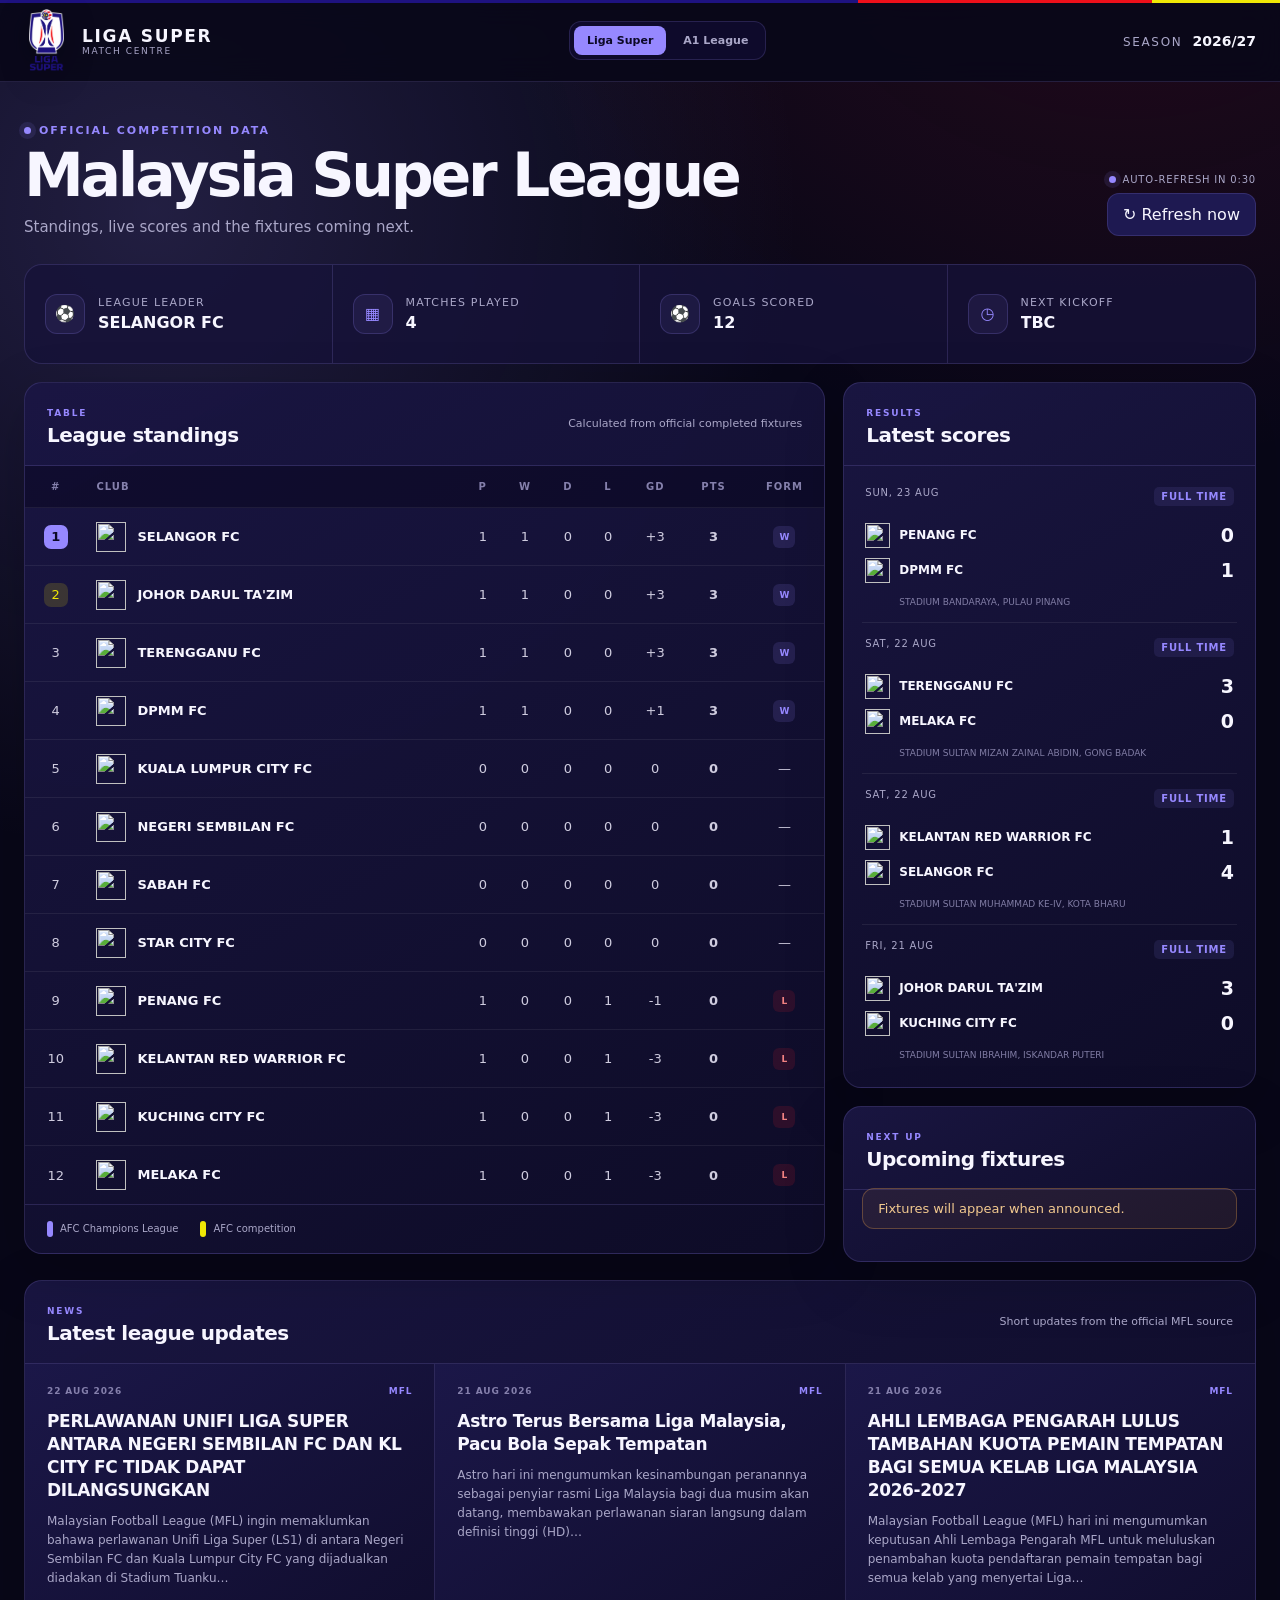
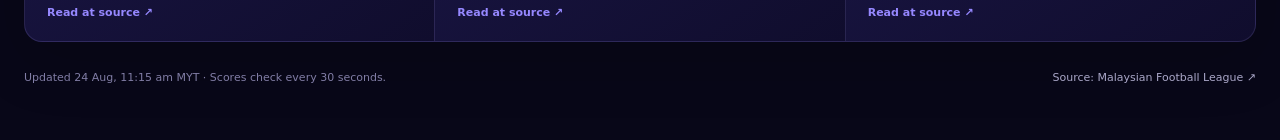
==== commit 8dc225ba: "New colour palette" ====
--- a/site/index.html
+++ b/site/index.html
@@ -3,13 +3,13 @@
 <head>
   <meta charset="utf-8">
   <meta name="viewport" content="width=device-width,initial-scale=1">
-  <meta name="theme-color" content="#09110f">
+  <meta name="theme-color" content="#080718">
   <meta name="description" content="Latest Malaysia Super League standings, live scores, results, fixtures and official league news updates.">
   <meta property="og:title" content="Malaysia Super League Match Centre">
   <meta property="og:description" content="Live standings, scores, results, upcoming fixtures and official league updates.">
   <meta property="og:image" content="./og.png">
   <title>Malaysia Super League Match Centre</title>
-  <link rel="icon" href="./favicon.svg" type="image/svg+xml">
+  <link rel="icon" href="./msl-logo.png" type="image/png">
   <link rel="stylesheet" href="./styles.css">
 </head>
 <body>
--- a/site/styles.css
+++ b/site/styles.css
@@ -5,12 +5,76 @@
   --green: #25d18a;
   --lime: #b5ef57;
   --red: #f06363;
+  --accent-rgb: 37, 209, 138;
+  --red-rgb: 240, 99, 99;
+  --highlight-rgb: 181, 239, 87;
+  --on-accent: #071811;
+  --canvas: #09110f;
+  --canvas-rgb: 9, 17, 15;
+  --nav-surface: rgba(5, 12, 10, 0.45);
+  --button-surface: #12201d;
+  --button-hover: #182a26;
+  --card-surface: #121e1b;
+  --live-start: rgba(106, 24, 30, 0.26);
+  --live-end: rgba(17, 28, 26, 0.94);
+  --metrics-surface: rgba(17, 28, 26, 0.7);
+  --panel-start: rgba(20, 35, 32, 0.94);
+  --panel-end: rgba(14, 24, 22, 0.97);
+  --table-head: rgba(5, 12, 10, 0.35);
+  --club-fallback: #20352f;
+  --news-start: #13231f;
+  --news-end: #0e1916;
+  --empty-surface: #101d1a;
+  --subtle-text: #728781;
+  --body-text: #bac7c3;
+  --quiet-text: #687c76;
+  --live-copy: #a98686;
+  --score-divider: #697b76;
+  --form-d-text: #bbc8c4;
+  --footer-text: #6f837d;
+  --footer-link: #91a59f;
+}
+html[data-competition="msl"] {
+  --ink: #f7f6ff;
+  --muted: #aaa7c8;
+  --line: rgba(164, 151, 255, 0.17);
+  --green: #9688ff;
+  --lime: #f0e705;
+  --red: #f51c2d;
+  --accent-rgb: 150, 136, 255;
+  --red-rgb: 245, 28, 45;
+  --highlight-rgb: 240, 231, 5;
+  --on-accent: #0c0926;
+  --canvas: #080718;
+  --canvas-rgb: 8, 7, 24;
+  --nav-surface: rgba(18, 14, 54, 0.68);
+  --button-surface: #1e1951;
+  --button-hover: #2a2368;
+  --card-surface: #13112f;
+  --live-start: rgba(var(--red-rgb), 0.16);
+  --live-end: var(--panel-end);
+  --metrics-surface: rgba(22, 18, 57, 0.78);
+  --panel-start: rgba(26, 22, 67, 0.96);
+  --panel-end: rgba(14, 12, 40, 0.98);
+  --table-head: rgba(8, 6, 28, 0.48);
+  --club-fallback: #292365;
+  --news-start: #1b1748;
+  --news-end: #100d2d;
+  --empty-surface: #12102f;
+  --subtle-text: #8580ac;
+  --body-text: #cfccdf;
+  --quiet-text: #817da5;
+  --live-copy: #aaa7c8;
+  --score-divider: #817da5;
+  --form-d-text: #cfccdf;
+  --footer-text: #817da5;
+  --footer-link: #aaa7c8;
 }
 * {
   box-sizing: border-box;
 }
 html {
-  background: #09110f;
+  background: var(--canvas);
 }
 body {
   margin: 0;
@@ -18,10 +82,10 @@
   background:
     radial-gradient(
       circle at 80% -20%,
-      rgba(37, 209, 138, 0.14),
+      rgba(var(--accent-rgb), 0.14),
       transparent 36%
     ),
-    #09110f;
+    var(--canvas);
   font-family:
     Inter,
     ui-sans-serif,
@@ -31,6 +95,12 @@
     "Segoe UI",
     sans-serif;
 }
+html[data-competition="msl"] body {
+  background:
+    radial-gradient(circle at 88% -12%, rgba(var(--red-rgb), 0.14), transparent 30%),
+    radial-gradient(circle at 12% 12%, rgba(var(--accent-rgb), 0.18), transparent 34%),
+    var(--canvas);
+}
 button,
 a {
   font: inherit;
@@ -43,11 +113,18 @@
   justify-content: space-between;
   gap: 24px;
   border-bottom: 1px solid var(--line);
-  background: rgba(9, 17, 15, 0.88);
+  background: rgba(var(--canvas-rgb), 0.88);
   backdrop-filter: blur(14px);
   position: sticky;
   top: 0;
   z-index: 10;
+}
+html[data-competition="msl"] .topbar::before {
+  content: "";
+  position: absolute;
+  inset: 0 0 auto;
+  height: 3px;
+  background: linear-gradient(90deg, #1e1280 0 67%, #ee0f1a 67% 90%, #f0e705 90%);
 }
 .brand {
   display: flex;
@@ -80,7 +157,7 @@
   padding: 4px;
   border: 1px solid var(--line);
   border-radius: 12px;
-  background: rgba(5, 12, 10, 0.45);
+  background: var(--nav-surface);
 }
 .league-nav a {
   padding: 8px 13px;
@@ -95,7 +172,7 @@
   color: var(--ink);
 }
 .league-nav a.active {
-  color: #071811;
+  color: var(--on-accent);
   background: var(--green);
 }
 .season {
@@ -141,7 +218,7 @@
   height: 7px;
   border-radius: 99px;
   background: var(--green);
-  box-shadow: 0 0 0 5px rgba(37, 209, 138, 0.11);
+  box-shadow: 0 0 0 5px rgba(var(--accent-rgb), 0.11);
 }
 h1 {
   margin: 0;
@@ -176,12 +253,12 @@
 }
 .auto-status.is-live i {
   background: var(--red);
-  box-shadow: 0 0 0 4px rgba(240, 99, 99, 0.12);
+  box-shadow: 0 0 0 4px rgba(var(--red-rgb), 0.12);
   animation: pulse 1.5s ease-out infinite;
 }
 button {
   border: 1px solid var(--line);
-  background: #12201d;
+  background: var(--button-surface);
   color: var(--ink);
   border-radius: 12px;
   padding: 11px 15px;
@@ -189,9 +266,16 @@
   transition: 0.2s;
 }
 button:hover {
-  border-color: rgba(37, 209, 138, 0.55);
-  background: #182a26;
+  border-color: rgba(var(--accent-rgb), 0.55);
+  background: var(--button-hover);
   transform: translateY(-1px);
+}
+button:focus-visible,
+.league-nav a:focus-visible,
+.news-card a:focus-visible,
+footer a:focus-visible {
+  outline: 3px solid var(--lime);
+  outline-offset: 3px;
 }
 .notice {
   padding: 12px 15px;
@@ -204,11 +288,11 @@
 }
 .live-board {
   margin-bottom: 18px;
-  border: 1px solid rgba(240, 99, 99, 0.26);
+  border: 1px solid rgba(var(--red-rgb), 0.26);
   background: linear-gradient(
     135deg,
-    rgba(106, 24, 30, 0.26),
-    rgba(17, 28, 26, 0.94)
+    var(--live-start),
+    var(--live-end)
   );
   border-radius: 18px;
   overflow: hidden;
@@ -220,7 +304,7 @@
   display: flex;
   align-items: center;
   justify-content: space-between;
-  border-bottom: 1px solid rgba(240, 99, 99, 0.16);
+  border-bottom: 1px solid rgba(var(--red-rgb), 0.16);
 }
 .live-title > span {
   display: flex;
@@ -236,23 +320,23 @@
   height: 8px;
   border-radius: 50%;
   background: var(--red);
-  box-shadow: 0 0 0 5px rgba(240, 99, 99, 0.12);
+  box-shadow: 0 0 0 5px rgba(var(--red-rgb), 0.12);
   animation: pulse 1.5s ease-out infinite;
 }
 .live-title p {
   margin: 0;
-  color: #a98686;
+  color: var(--live-copy);
   font-size: 10px;
 }
 .live-grid {
   display: grid;
   grid-template-columns: repeat(2, minmax(0, 1fr));
   gap: 1px;
-  background: rgba(240, 99, 99, 0.12);
+  background: rgba(var(--red-rgb), 0.12);
 }
 .live-card {
   padding: 18px 20px;
-  background: #121e1b;
+  background: var(--card-surface);
 }
 .live-head {
   display: flex;
@@ -282,9 +366,9 @@
   display: grid;
   justify-items: end;
   gap: 1px;
-  border: 1px solid rgba(240, 99, 99, 0.2);
+  border: 1px solid rgba(var(--red-rgb), 0.2);
   border-radius: 10px;
-  background: rgba(240, 99, 99, 0.08);
+  background: rgba(var(--red-rgb), 0.08);
   font-variant-numeric: tabular-nums;
 }
 .match-clock strong {
@@ -330,12 +414,12 @@
   font-variant-numeric: tabular-nums;
 }
 .live-scoreline > span i {
-  color: #697b76;
+  color: var(--score-divider);
   font-style: normal;
 }
 .live-card > p {
   margin: 15px 0 0;
-  color: #687c76;
+  color: var(--quiet-text);
   font-size: 9px;
   text-align: center;
   white-space: nowrap;
@@ -348,7 +432,7 @@
   border: 1px solid var(--line);
   border-radius: 18px;
   overflow: hidden;
-  background: rgba(17, 28, 26, 0.7);
+  background: var(--metrics-surface);
   margin-bottom: 18px;
 }
 .metrics article {
@@ -368,8 +452,8 @@
   display: grid;
   place-items: center;
   color: var(--green);
-  border: 1px solid rgba(37, 209, 138, 0.2);
-  background: rgba(37, 209, 138, 0.08);
+  border: 1px solid rgba(var(--accent-rgb), 0.2);
+  background: rgba(var(--accent-rgb), 0.08);
   border-radius: 12px;
 }
 .metrics article > div {
@@ -399,8 +483,8 @@
   border: 1px solid var(--line);
   background: linear-gradient(
     150deg,
-    rgba(20, 35, 32, 0.94),
-    rgba(14, 24, 22, 0.97)
+    var(--panel-start),
+    var(--panel-end)
   );
   border-radius: 18px;
   overflow: hidden;
@@ -464,19 +548,19 @@
 th {
   height: 42px;
   padding: 0 10px;
-  color: #728781;
+  color: var(--subtle-text);
   font-size: 10px;
   text-transform: uppercase;
   letter-spacing: 0.1em;
   font-weight: 700;
   text-align: center;
-  background: rgba(5, 12, 10, 0.35);
+  background: var(--table-head);
 }
 td {
   height: 58px;
   padding: 0 10px;
   border-top: 1px solid rgba(255, 255, 255, 0.065);
-  color: #bac7c3;
+  color: var(--body-text);
   font-size: 13px;
   text-align: center;
 }
@@ -500,7 +584,7 @@
 }
 .club-fallback {
   border-radius: 9px;
-  background: #20352f;
+  background: var(--club-fallback);
   color: var(--green);
   font-size: 9px;
   font-weight: 850;
@@ -516,11 +600,11 @@
 }
 .rank-1 {
   background: var(--green);
-  color: #072017;
+  color: var(--on-accent);
   font-weight: 900;
 }
 .rank-2 {
-  background: rgba(181, 239, 87, 0.16);
+  background: rgba(var(--highlight-rgb), 0.16);
   color: var(--lime);
 }
 .form {
@@ -534,15 +618,15 @@
   font-weight: 850;
 }
 .form-w {
-  background: rgba(37, 209, 138, 0.14);
+  background: rgba(var(--accent-rgb), 0.14);
   color: var(--green);
 }
 .form-d {
   background: rgba(255, 255, 255, 0.09);
-  color: #bbc8c4;
+  color: var(--form-d-text);
 }
 .form-l {
-  background: rgba(240, 99, 99, 0.13);
+  background: rgba(var(--red-rgb), 0.13);
   color: #f28282;
 }
 .legend {
@@ -585,7 +669,7 @@
   padding: 22px;
   display: flex;
   flex-direction: column;
-  background: linear-gradient(145deg, #13231f, #0e1916);
+  background: linear-gradient(145deg, var(--news-start), var(--news-end));
 }
 .news-meta {
   margin: 0 0 14px;
@@ -593,7 +677,7 @@
   align-items: center;
   justify-content: space-between;
   gap: 12px;
-  color: #728781;
+  color: var(--subtle-text);
   font-size: 9px;
   font-weight: 750;
   letter-spacing: 0.1em;
@@ -630,7 +714,7 @@
   margin: 0;
   padding: 30px 22px;
   color: var(--muted);
-  background: #101d1a;
+  background: var(--empty-surface);
   font-size: 12px;
 }
 .match-list {
@@ -660,7 +744,7 @@
 }
 .status-complete {
   color: var(--green);
-  background: rgba(37, 209, 138, 0.1);
+  background: rgba(var(--accent-rgb), 0.1);
 }
 .status-postponed {
   color: #f1b061;
@@ -695,7 +779,7 @@
 }
 .venue {
   margin: 9px 0 0 34px;
-  color: #687c76;
+  color: var(--quiet-text);
   font-size: 9px;
   white-space: nowrap;
   overflow: hidden;
@@ -707,12 +791,19 @@
   align-items: center;
   justify-content: space-between;
   gap: 16px;
-  color: #6f837d;
+  color: var(--footer-text);
   font-size: 11px;
 }
 footer a {
-  color: #91a59f;
+  color: var(--footer-link);
   text-decoration: none;
+}
+.source-links {
+  display: flex;
+  align-items: center;
+  justify-content: flex-end;
+  gap: 16px;
+  flex-wrap: wrap;
 }
 .noscript {
   padding: 20px;
@@ -721,13 +812,25 @@
 }
 @keyframes pulse {
   0% {
-    box-shadow: 0 0 0 0 rgba(240, 99, 99, 0.35);
+    box-shadow: 0 0 0 0 rgba(var(--red-rgb), 0.35);
   }
   70% {
-    box-shadow: 0 0 0 8px rgba(240, 99, 99, 0);
+    box-shadow: 0 0 0 8px rgba(var(--red-rgb), 0);
   }
   100% {
-    box-shadow: 0 0 0 0 rgba(240, 99, 99, 0);
+    box-shadow: 0 0 0 0 rgba(var(--red-rgb), 0);
+  }
+}
+@media (prefers-reduced-motion: reduce) {
+  button {
+    transition: none;
+  }
+  button:hover {
+    transform: none;
+  }
+  .auto-status.is-live i,
+  .live-title > span i {
+    animation: none;
   }
 }
 @media (max-width: 980px) {
@@ -775,10 +878,18 @@
     padding-top: 28px;
   }
   .intro {
+    flex-direction: column;
     align-items: start;
   }
   .refresh-control {
-    align-items: flex-end;
+    width: 100%;
+    min-width: 0;
+    display: grid;
+    grid-template-columns: minmax(0, 1fr) auto;
+    align-items: center;
+  }
+  .refresh-control button {
+    justify-self: end;
   }
   .auto-status {
     font-size: 8px;
@@ -831,6 +942,11 @@
     flex-direction: column;
     padding: 20px 2px;
   }
+  .source-links {
+    align-items: flex-start;
+    flex-direction: column;
+    gap: 8px;
+  }
   .live-grid {
     grid-template-columns: 1fr;
   }
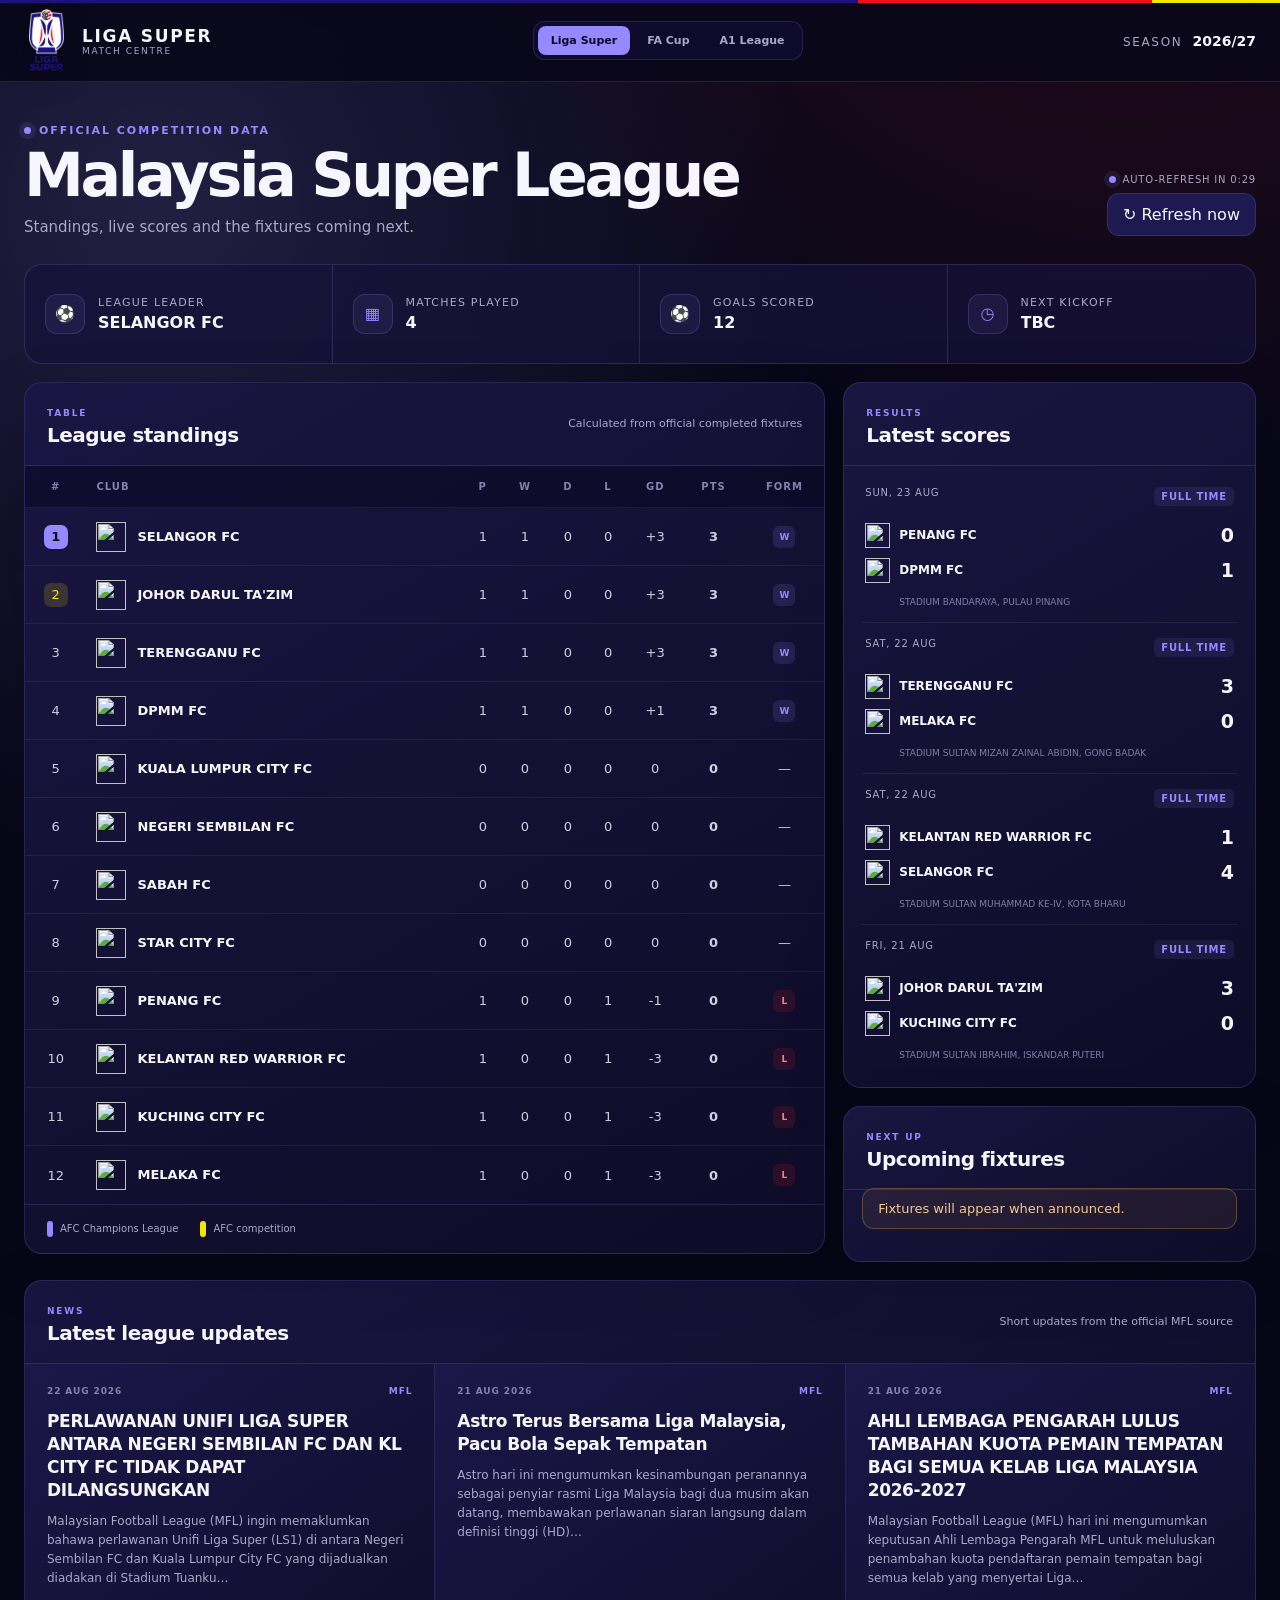
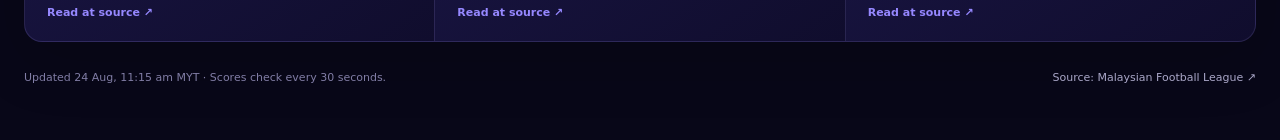
==== commit b2982c68: "Add Malaysia FA Cup match centre" ====
--- a/site/index.html
+++ b/site/index.html
@@ -17,6 +17,7 @@
     <div class="brand"><img src="./msl-logo.png" alt="Liga Super official logo"><span><b>LIGA SUPER</b><small>Match Centre</small></span></div>
     <nav class="league-nav" aria-label="Competition">
       <a class="active" href="./" aria-current="page">Liga Super</a>
+      <a href="./fa-cup/">FA Cup</a>
       <a href="./a1/">A1 League</a>
     </nav>
     <div class="season"><span>Season</span><strong id="season">2026/27</strong></div>
--- a/site/styles.css
+++ b/site/styles.css
@@ -70,6 +70,42 @@
   --footer-text: #817da5;
   --footer-link: #aaa7c8;
 }
+html[data-competition="facup"] {
+  --ink: #fff7ed;
+  --muted: #c7aeb8;
+  --line: rgba(255, 199, 99, 0.16);
+  --green: #ffc763;
+  --lime: #fff0a6;
+  --red: #ee4d6b;
+  --accent-rgb: 255, 199, 99;
+  --red-rgb: 238, 77, 107;
+  --highlight-rgb: 255, 240, 166;
+  --on-accent: #2b101a;
+  --canvas: #120914;
+  --canvas-rgb: 18, 9, 20;
+  --nav-surface: rgba(46, 14, 38, 0.7);
+  --button-surface: #3e1832;
+  --button-hover: #552042;
+  --card-surface: #271021;
+  --live-start: rgba(var(--red-rgb), 0.18);
+  --live-end: rgba(35, 13, 29, 0.97);
+  --metrics-surface: rgba(44, 17, 36, 0.78);
+  --panel-start: rgba(52, 19, 42, 0.96);
+  --panel-end: rgba(28, 11, 25, 0.98);
+  --table-head: rgba(18, 9, 20, 0.5);
+  --club-fallback: #4b203c;
+  --news-start: #35162c;
+  --news-end: #21101d;
+  --empty-surface: #2b1224;
+  --subtle-text: #a48391;
+  --body-text: #e1ccd4;
+  --quiet-text: #9f7d8a;
+  --live-copy: #c7aeb8;
+  --score-divider: #a48391;
+  --form-d-text: #e1ccd4;
+  --footer-text: #9f7d8a;
+  --footer-link: #c7aeb8;
+}
 * {
   box-sizing: border-box;
 }
@@ -101,6 +137,12 @@
     radial-gradient(circle at 12% 12%, rgba(var(--accent-rgb), 0.18), transparent 34%),
     var(--canvas);
 }
+html[data-competition="facup"] body {
+  background:
+    radial-gradient(circle at 82% -8%, rgba(var(--accent-rgb), 0.12), transparent 31%),
+    radial-gradient(circle at 10% 16%, rgba(var(--red-rgb), 0.13), transparent 36%),
+    var(--canvas);
+}
 button,
 a {
   font: inherit;
@@ -136,6 +178,18 @@
   height: 64px;
   object-fit: contain;
   filter: drop-shadow(0 6px 15px rgba(0, 0, 0, 0.28));
+}
+.cup-brand-mark {
+  width: 46px;
+  height: 46px;
+  flex: 0 0 46px;
+  display: grid;
+  place-items: center;
+  border: 1px solid rgba(var(--accent-rgb), 0.34);
+  border-radius: 14px;
+  background: linear-gradient(145deg, rgba(var(--accent-rgb), 0.18), rgba(var(--red-rgb), 0.11));
+  font-size: 24px;
+  box-shadow: 0 8px 24px rgba(0, 0, 0, 0.24);
 }
 .brand > span {
   display: grid;
@@ -537,6 +591,72 @@
   color: var(--muted);
   font-size: 10px;
 }
+.cup-rounds {
+  display: grid;
+  grid-template-columns: repeat(auto-fit, minmax(min(100%, 155px), 1fr));
+  gap: 1px;
+  background: var(--line);
+}
+.cup-stage {
+  min-width: 0;
+  min-height: 174px;
+  padding: 21px;
+  background: linear-gradient(145deg, var(--news-start), var(--news-end));
+}
+.cup-stage-top {
+  display: flex;
+  align-items: center;
+  justify-content: space-between;
+  gap: 12px;
+  margin-bottom: 25px;
+}
+.cup-stage-top span {
+  color: var(--subtle-text);
+  font-size: 10px;
+  font-weight: 800;
+  letter-spacing: 0.15em;
+}
+.cup-stage-top b {
+  padding: 4px 7px;
+  border-radius: 99px;
+  color: var(--muted);
+  background: rgba(255, 255, 255, 0.06);
+  font-size: 8px;
+  letter-spacing: 0.08em;
+  text-transform: uppercase;
+}
+.cup-stage.is-current .cup-stage-top b,
+.cup-stage.is-complete .cup-stage-top b {
+  color: var(--on-accent);
+  background: var(--green);
+}
+.cup-stage h3 {
+  margin: 0;
+  font-size: 17px;
+  letter-spacing: -0.025em;
+}
+.cup-stage-track {
+  height: 4px;
+  margin: 17px 0 12px;
+  overflow: hidden;
+  border-radius: 99px;
+  background: rgba(255, 255, 255, 0.08);
+}
+.cup-stage-track i {
+  display: block;
+  height: 100%;
+  border-radius: inherit;
+  background: var(--green);
+}
+.cup-stage p {
+  margin: 0;
+  color: var(--muted);
+  font-size: 10px;
+  line-height: 1.45;
+}
+.cup-stage.is-upcoming {
+  opacity: 0.67;
+}
 .table-scroll {
   overflow: auto;
 }
@@ -856,22 +976,50 @@
     grid-template-columns: minmax(0, 1fr) auto;
     gap: 8px 14px;
   }
+  .topbar > * {
+    min-inline-size: 0;
+  }
+  .brand {
+    grid-column: 1;
+    grid-row: 1;
+    min-inline-size: 0;
+  }
+  .brand > span:last-child {
+    min-inline-size: 0;
+  }
+  .brand b,
+  .brand small {
+    overflow: hidden;
+    text-overflow: ellipsis;
+    white-space: nowrap;
+  }
   .brand > img {
     width: 38px;
     height: 48px;
   }
+  .cup-brand-mark {
+    width: 42px;
+    height: 42px;
+    flex-basis: 42px;
+    border-radius: 12px;
+    font-size: 21px;
+  }
   .brand b {
     font-size: 14px;
   }
   .league-nav {
     grid-column: 1/-1;
+    grid-row: 2;
     justify-self: stretch;
     justify-content: center;
+    width: 100%;
+    min-width: 0;
   }
   .league-nav a {
     flex: 1;
+    min-width: 0;
     text-align: center;
-    padding: 7px 10px;
+    padding: 7px 6px;
   }
   .dashboard {
     width: calc(100% - 28px);
@@ -937,6 +1085,10 @@
   .season span {
     display: none;
   }
+  .season {
+    grid-column: 2;
+    grid-row: 1;
+  }
   footer {
     align-items: flex-start;
     flex-direction: column;
@@ -973,6 +1125,13 @@
   .live-scoreline b {
     font-size: 10px;
   }
+  .match-meta {
+    gap: 10px;
+  }
+  .match-meta > span:first-child {
+    min-width: 0;
+    overflow-wrap: anywhere;
+  }
   .club-mark {
     margin-right: 8px;
   }
